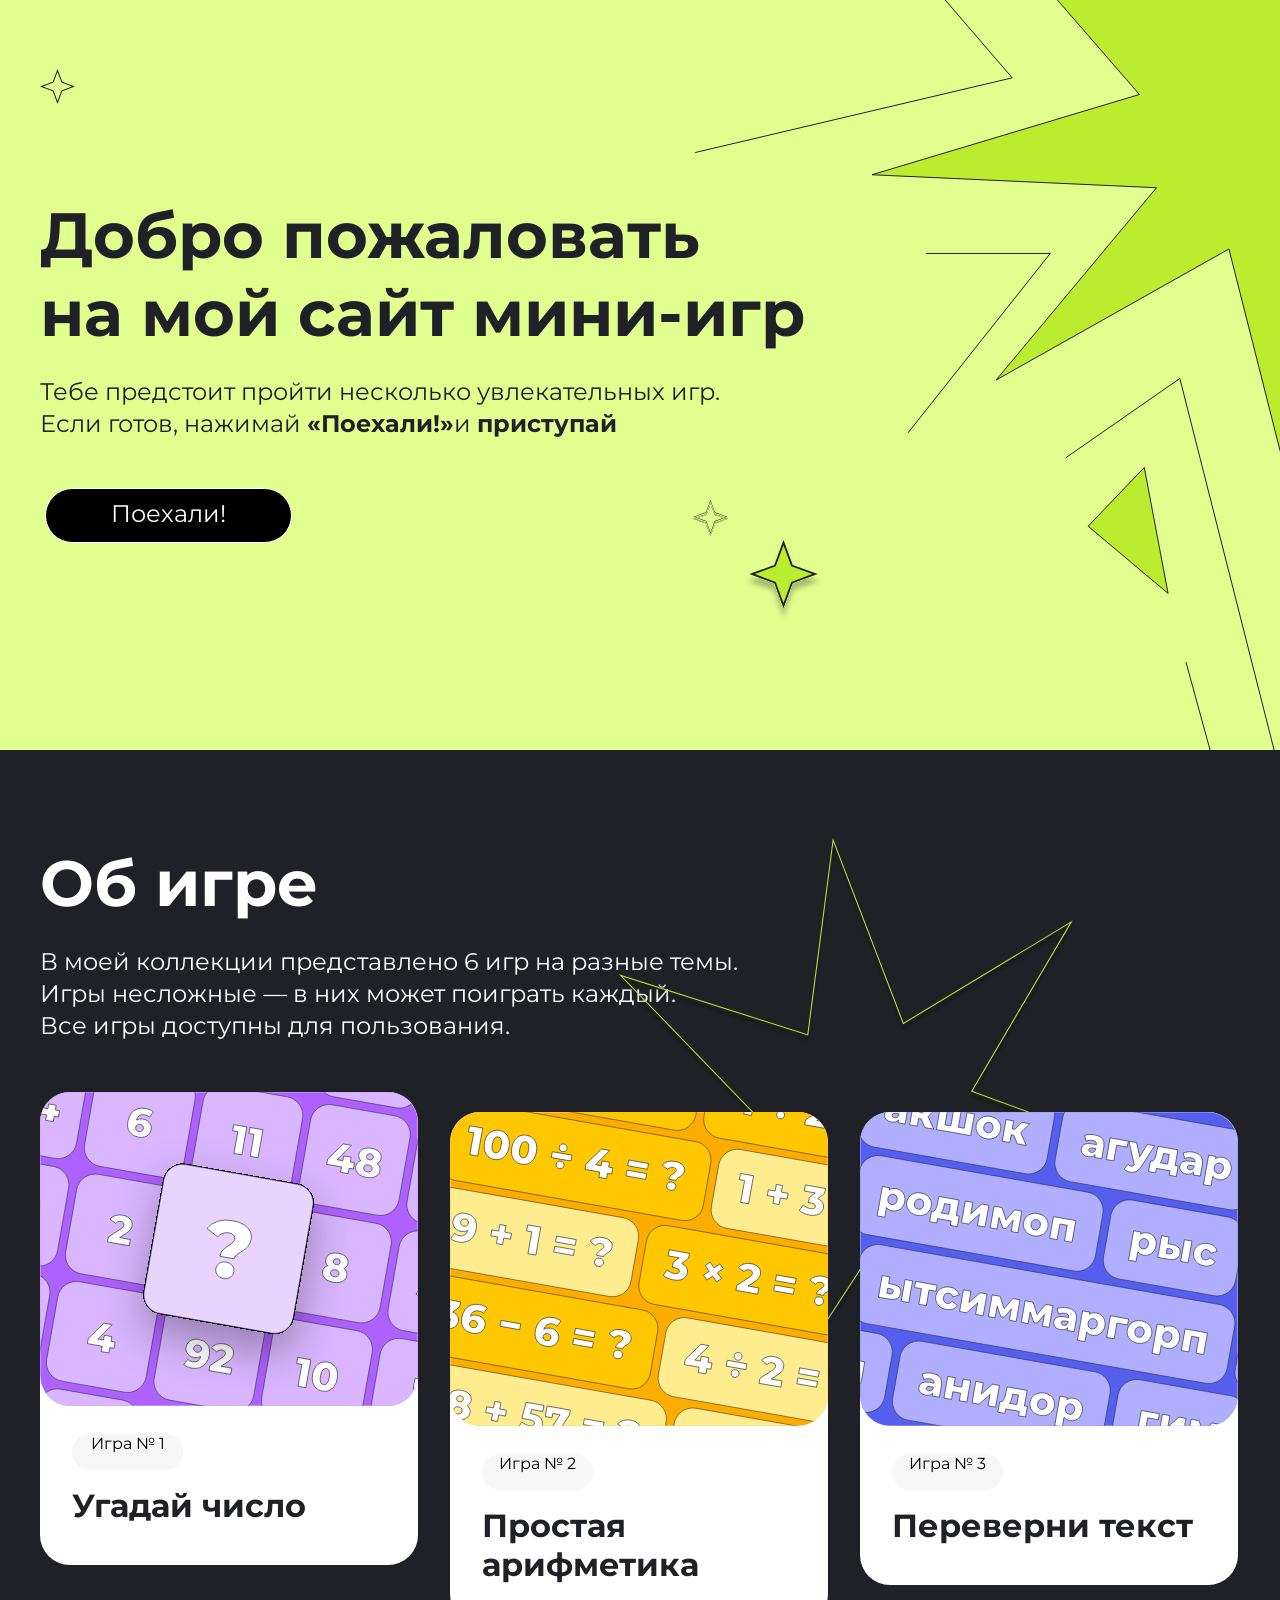
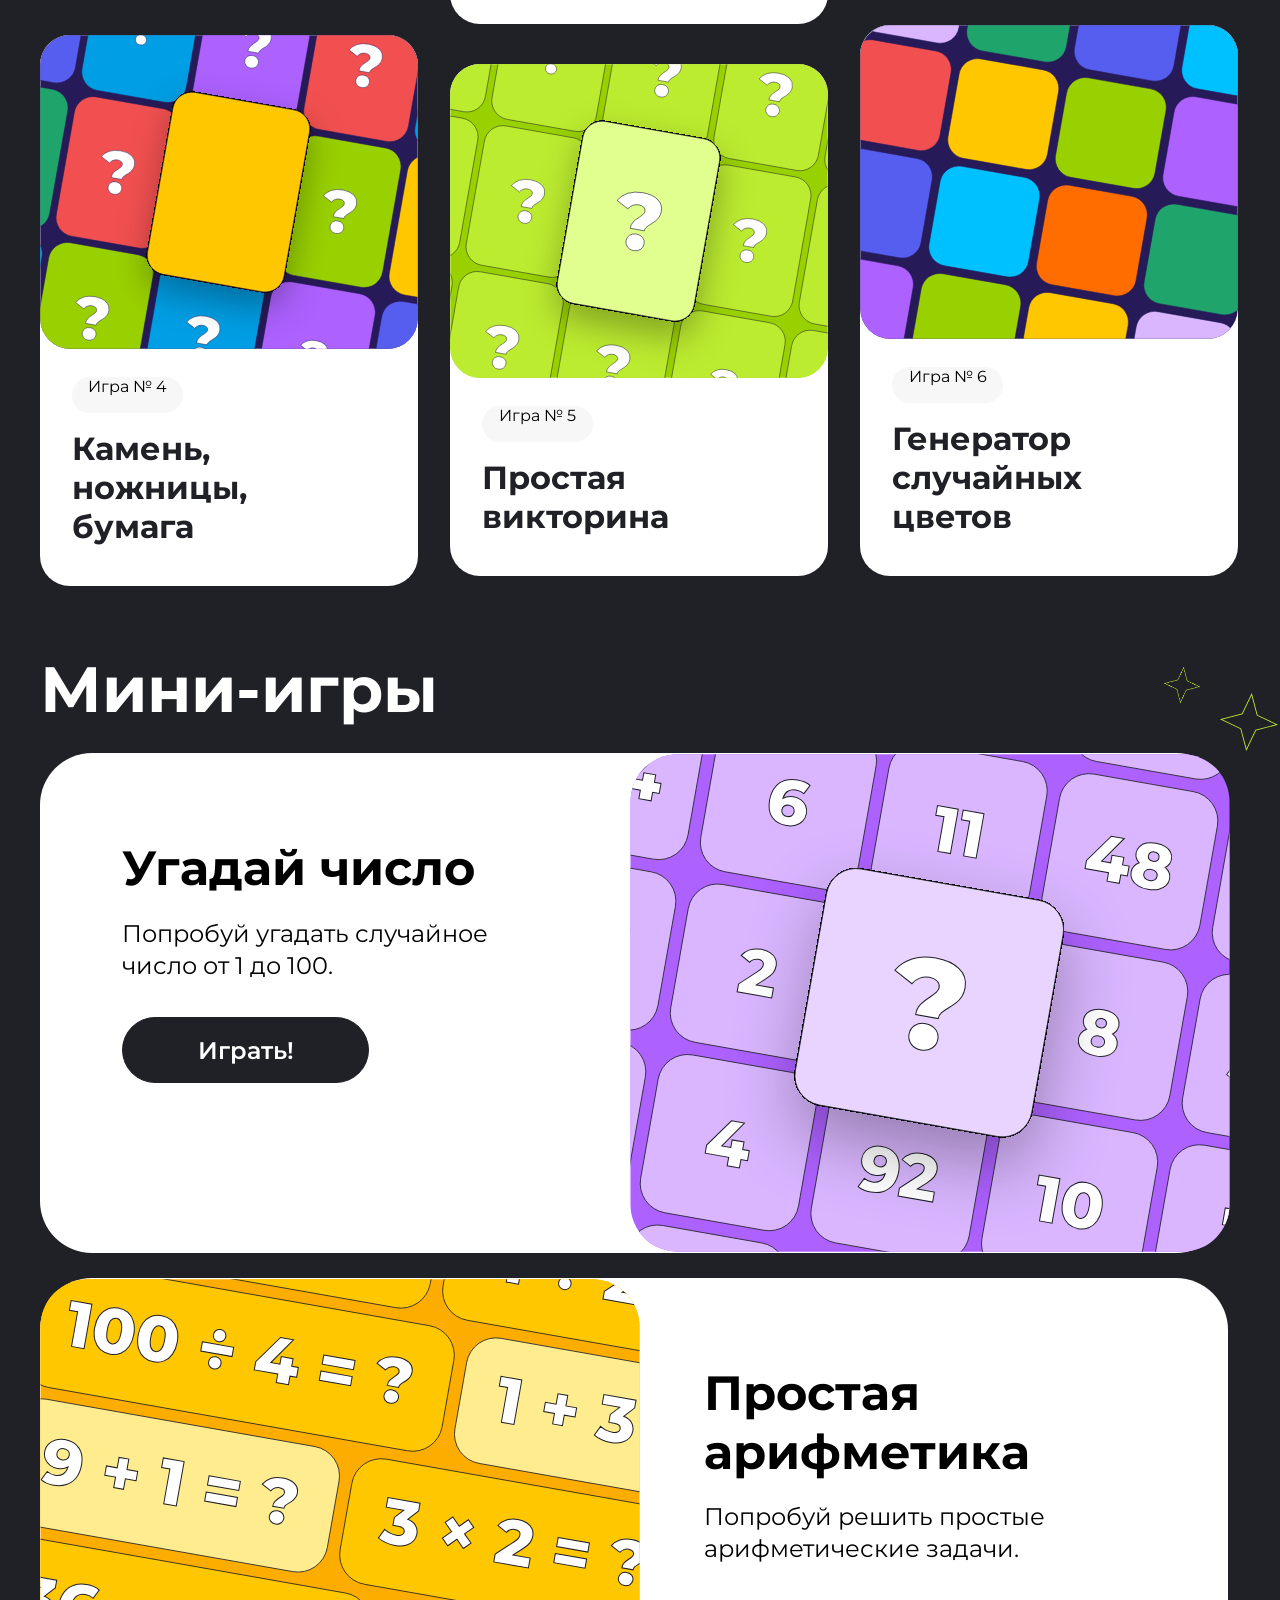
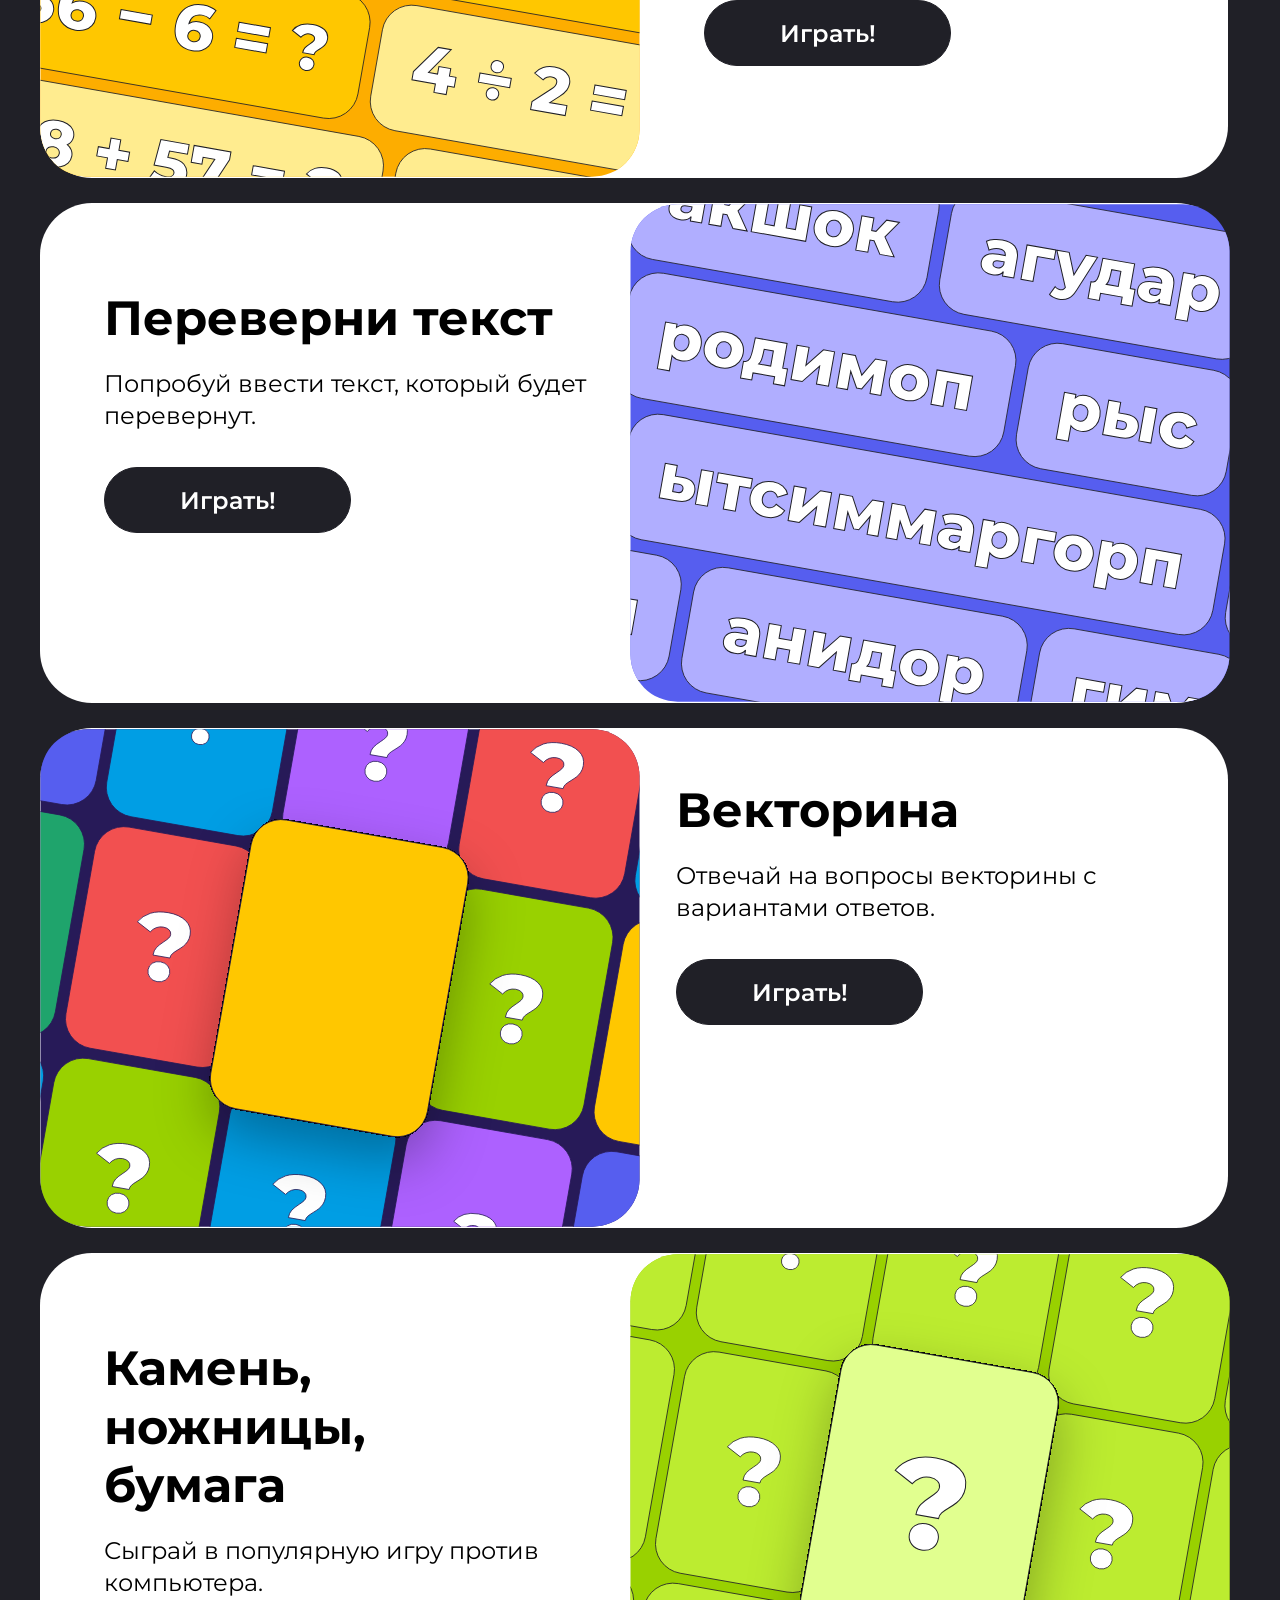
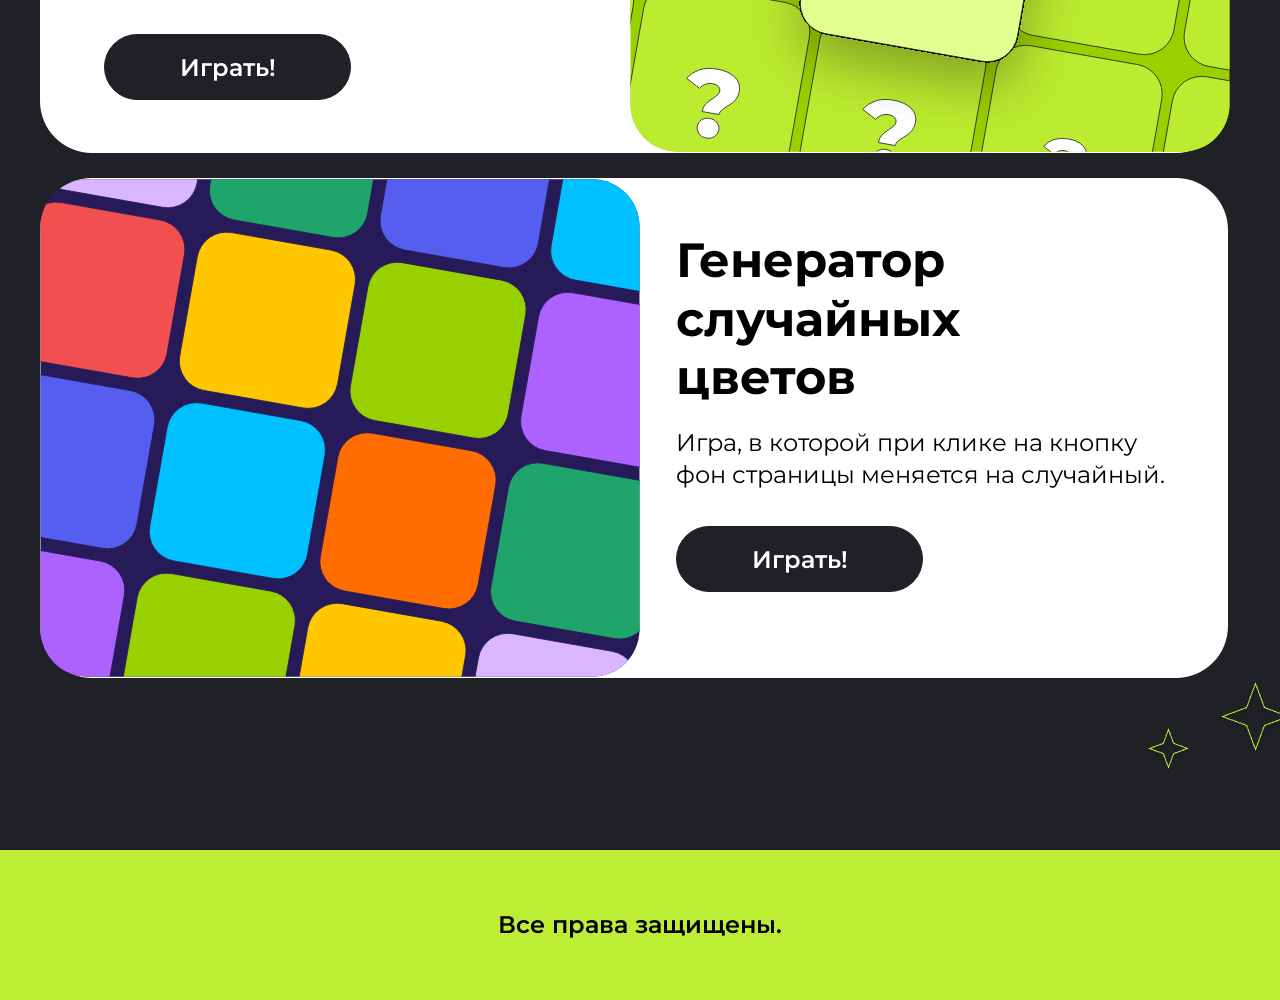
==== index.html @ 29783bb1 "hw-5" ====
<!DOCTYPE html>
<html lang="en">
<head>
    <meta charset="UTF-8">
    <meta name="viewport" content="width=device-width, initial-scale=1.0">
    <title>Git</title>
    <link href="https://fonts.googleapis.com/css2?family=Montserrat:ital,wght@0,100..900;1,100..900&family=Roboto+Mono:ital,wght@0,100..700;1,100..700&family=Roboto:ital,wght@0,100..900;1,100..900&display=swap" rel="stylesheet">
    <link rel="stylesheet" href="style.css">
</head>
<body>
    <script src="script.js"></script>
    <header class="header center">
        <a class="header-star" href="#"><img class="star__upper_left" src="img/star1.svg" alt="star2"></a>
        <a class="header-star" href="#"><img class="star__lower_left" src="img/star2.svg" alt="star2"></a>
        <h1 class="header__text_big">Добро пожаловать <br/>на мой сайт мини-игр</h1>
        <p class="header__text_little">Тебе предстоит пройти несколько увлекательных игр. <br/>Если готов, нажимай  <b>«Поехали!»</b>и <b>приступай</b> </p>
        <a class="header-button" href="#game"> Поехали!</a>
        <a class="header-star" href="#"><img class="star__upper_right" src="img/Star3.svg" alt="star2"></a>
        <a class="header-star" href="#"><img class="star__lower_right" src="img/Star4.svg" alt="star2"></a>
    </header>
        <section class="module__game center" id="game">
            <div class="module__game_cart">
            <h2 class="module__game_title" >Об игре</h2>
            <p class="modile__description_game" >В моей коллекции представлено 6 игр на разные темы.<br/> Игры несложные — в них может поиграть каждый.<br/>
                Все игры доступны для пользования.</p>
            </div>
            <img class="module__star_lower" src="img/Star11.svg" alt="star2">
            <img class="module__star_upper" src="img/Star10.svg" alt="star2">
            <img class="module__star_big" src="img/Star12.svg" alt="star2">
        <div class="cart" >
                <div class="cart__left">
                    <article class="cart__left_upper">
                        <a class="cart__drawing" href="#igra1"><img class="cart-img1" src="img/k1.svg" alt="star2" ></a>
                        <p class="cart__number">Игра № 1</p>
                        <h3 class="cart__name">Угадай число</h3>
                    </article>
                        <article class="cart__left_lower">
                        <a class="cart__drawing" href="#igra4"><img class="cart-img4" src="img/k4.svg" alt="star2"></a>
                        <p class="cart__number">Игра № 4</p>
                        <h3 class="cart__name">Камень,<br/>ножницы,<br/>бумага</h3>
                        </article>
                    </div>
                
                    <div class="cart__center">
                    <article class="cart__center_upper">
                        <a class="cart__drawing" href="#igra2"><img class="cart-img2" src="img/k2.svg" alt="star2"></a>
                        <p class="cart__number">Игра № 2</p>
                        <h3 class="cart__name">Простая арифметика</h3> 
                    </article>
                        <article class="cart__center_lower">
                        <a class="cart__drawing" href="#igra5"><img class="cart-img5" src="img/k5.svg" alt="star2"></a>
                        <p class="cart__number">Игра № 5</p>
                        <h3 class="cart__name">Простая <br/>викторина</h3>
                        </article>
                </div>
                    <div class="cart__right">
                    <article class="cart__right_upper">
                        <a class="cart__drawing" href="#igra3"><img class="cart-img3" src="img/k3.svg" alt="star2" ></a>
                        <p class="cart__number">Игра № 3</p>
                        <h3 class="cart__name">Переверни текст</h3>
                    </article>
                        <article class="cart__right_lower">
                        <a class="cart__drawing" href="#igra6"><img class="cart-img6" src="img/k6.svg" alt="star2"></a>
                        <p class="cart__number">Игра № 6</p>
                        <h3 class="cart__name">Генератор <br/> случайных<br/> цветов</h3>
                        </article>
                    </div>
                  </div>
        </section>
                 <section class="product center">
                    <h3 class="product__title">Мини-игры</h3>
                    <img class="product__star_big" src="img/star21.svg" alt="star2">
                    <img class="product__star_little" src="img/Starb2.png" alt="star2">
                    <div class="product__game">
                     <article class="product-game_number" id="igra1">
                        <a class="product__game_picture" href="#"><img class="game-img1" src="img/k1.svg" alt="star2"></a>
                        <div class="product__field_picture">
                        <h4 class="product__text_title"><b>Угадай число</b></h4>
                        <p class="product__description">Попробуй угадать случайное число от 1 до 100.</p>
                        <button onclick=" checkGuess();" class="button-play">Играть!</button>
                    </div>
                     </article>
                     <article class="product-game_arithmetic" id="igra2">
                        <a class="product__game_picture" href="#"><img class="game-img2" src="img/k2.svg" alt="star2"></a>
                        <div class="product__field_arithmetic">
                        <h4 class="product__text_title"><b>Простая арифметика</b></h4>
                        <p class="product__description">Попробуй решить простые арифметические задачи.</p>
                        <button class="button-play">Играть!</button>
                    </div>
                     </article>
                     <article class="product-game_text" id="igra3">
                        <a class="product__game_picture" href="#"><img class="game-img1" src="img/k3.svg" alt="star2"></a>
                        <div class="product__field_text">
                        <h4 class="product__text_title"><b>Переверни текст</b></h4>
                        <p class="product__description">Попробуй ввести текст, который будет перевернут.</p>
                        <button class="button-play">Играть!</button>
                    </div>
                     </article>
            
                     <article class="product-game_vectoring" id="igra5">
                        <a class="product__game_picture" href="#"><img class="game-img2" src="img/k4.svg" alt="star2"></a>
                        <div class="product__field_vectorihg">
                        <h4 class="product__text_title"><b>Векторина</b></h4>
                        <p class="product__description">Отвечай на вопросы векторины с вариантами ответов.</p>
                        <button class="button-play">Играть!</button>
                    </div>
                     </article>
            
                     <article class="product-game_stone" id="igra4">
                        <a class="product__game_picture" href="#"><img class="game-img1" src="img/k5.svg" alt="star2"></a>
                        <div class="product__field_stone">
                        <h4 class="product__text_title"><b>Камень,<br>ножницы,<br> бумага</b></h4>
                        <p class="product__description">Сыграй в популярную игру против компьютера.</p>
                        <button class="button-play">Играть!</button>
                    </div>
                     </article>
            
                     <article class="product-game_generator" id="igra6">
                        <a class="product__game_picture" href="#"><img class="game-img2" src="img/k6.svg" alt="star2"></a>
                        <div class="product__field_generator">
                        <h4 class="product__text_title"><b>Генератор<br> случайных<br> цветов</b></h4>
                        <p class="product__description">Игра, в которой при клике на кнопку фон страницы меняется на случайный.</p>
                        <button class="button-play">Играть!</button>
                    </div>
                     </article>
                    </div>
                    <img class="product__button_little" src="img/Starb3.png" alt="star2">
                    <img class="product__button_big" src="img/Starb4.png" alt="star2">
                 </section>
                     <footer class="footer">
                        <p class="footer__description">Все права защищены.</p>
                     </footer>  
    
    </body>
    </html>
---- style.css ----
* {
  margin: 0;
  padding: 0;
}

body {
  font-family: "Montserrat", sans-serif;
}

a {
  text-decoration: none;
}

.center {
  padding-left: calc(50% - 600px);
  padding-right: calc(50% - 600px);
}

.header {
  background-color: rgb(225, 255, 143);
  height: 900px;
  background-repeat: no-repeat;
  background-image: url(img/Group1.svg);
  background-position: calc(100% + 489px) calc(0% - 334px);
  block-size: 750px;
}

.header__text_big {
  color: rgb(32, 32, 39);
  font-family: Montserrat;
  font-size: 64px;
  font-weight: 700;
  line-height: 78px;
  padding-top: 196px;
}

.header__text_little {
  color: rgb(32, 32, 39);
  font-family: Montserrat;
  font-size: 24px;
  font-weight: 400;
  line-height: 32px;
  margin-top: 24px;
}

.header-button {
  background: rgb(0, 0, 0);
  text-align: center;
  border: 1px solid #fff;
  box-sizing: border-box;
  border-radius: 60px;
  margin-top: 18px;
  height: 55px;
  width: 247px;
  font-size: 16px;
  font-weight: 400;
  line-height: 50px;
  margin-left: 5px;
  font-size: 24px;
  margin-top: 48px;
  display: inline-block;
  color: #fff;
}

.header-button:hover {
  background: white;
  text-align: center;
  border: 1px solid #202027;
  color: black;
}

.star__lower_left {
  position: absolute;
  display: flex;
  margin-top: 94px;
  right: 1600px;
}

.star__upper_left {
  position: absolute;
  margin-top: 69px;
}

.star__upper_right {
  position: absolute;
  margin-left: 450px;
  margin-top: 100px;
  width: 83px;
}

.star__lower_right {
  position: absolute;
  margin-left: 400px;
  margin-top: 60px;
  width: 37px;
}

.module__game {
  background-color: rgb(32, 32, 39);
  position: relative;
  height: 1500px;
}

.module__game_title {
  color: rgb(255, 255, 255);
  font-family: Montserrat;
  font-size: 64px;
  font-weight: 700;
  line-height: 78px;
  text-align: left;
  padding-top: 94px;
}

.modile__description_game {
  color: rgb(255, 255, 255);
  font-family: Montserrat;
  font-size: 24px;
  font-weight: 400;
  line-height: 32px;
  text-align: left;
  margin-top: 24px;
}

.cart__left_lower {
  background-color: #fff;
  width: 378px;
  border-radius: 30px;
  height: 551px;
  transform: scale(1);
  transition: ls;
  margin-top: 70px;
}

.cart__left_upper {
  background-color: #fff;
  width: 378px;
  border-radius: 30px;
  height: 473px;
  transform: scale(1);
  transition: ls;
  margin-top: 10px;
}

.cart__center_upper {
  background-color: #fff;
  width: 378px;
  border-radius: 30px;
  height: 512px;
  transform: scale(1);
  transition: ls;
  margin-top: 30px;
}

.cart__center_lower {
  background-color: #fff;
  width: 378px;
  border-radius: 30px;
  transform: scale(1);
  transition: ls;
  height: 512px;
  margin-top: 40px;
}

.cart__right_upper {
  background-color: #fff;
  width: 378px;
  border-radius: 30px;
  height: 473px;
  transform: scale(1);
  transition: ls;
  margin-top: 30px;
}

.cart__right_lower {
  background-color: #fff;
  width: 378px;
  margin-top: 10px;
  border-radius: 30px;
  height: 551px;
  transform: scale(1);
  transition: ls;
  margin-top: 40px;
}

.cart__right_lower:hover {
  background-color: #fff;
  width: 378px;
  margin-top: 10px;
  border-radius: 30px;
  height: 551px;
  transform: scale(1.1);
  transition: ls;
  margin-top: 40px;
}

.cart__right_upper:hover {
  background-color: #fff;
  width: 378px;
  border-radius: 30px;
  height: 473px;
  transform: scale(1.1);
  transition: ls;
  margin-top: 30px;
}

.cart__left_upper:hover {
  background-color: #fff;
  width: 378px;
  border-radius: 30px;
  transform: scale(1.1);
  transition: ls;
}

.cart__left_lower:hover {
  background-color: #fff;
  width: 378px;
  border-radius: 30px;
  transform: scale(1.1);
  transition: ls;
}

.cart__center_upper:hover {
  background-color: #fff;
  width: 378px;
  border-radius: 30px;
  transform: scale(1.1);
  transition: ls;
}

.cart__center_lower:hover {
  background-color: #fff;
  width: 378px;
  border-radius: 30px;
  transform: scale(1.1);
  transition: ls;
  height: 512px;
}

.cart-hugev:hover {
  background-color: #fff;
  width: 378px;
  border-radius: 30px;
  transform: scale(1.1);
  transition: ls;
}

.cart__number {
  margin-left: 32px;
  margin-top: 16px;
  background: rgb(247, 247, 247);
  width: 111px;
  height: 36px;
  border-radius: 52.58px;
  font-family: Montserrat;
  text-align: center;
}

.cart__drawing {
  border-radius: 52.58px;
  color: rgb(32, 32, 39);
  font-size: 16px;
  font-weight: 500;
  line-height: 35px;
  width: 108px;
  height: 36px;
  margin-top: 8px;
  text-align: center;
}

.cart__name {
  color: rgb(32, 32, 39);
  font-family: Montserrat;
  font-size: 32px;
  font-weight: 700;
  line-height: 39px;
  letter-spacing: 0px;
  text-align: left;
  margin-left: 32px;
  margin-top: 16px;
  margin-bottom: 20px;
}

.cart {
  margin-top: 40px;
  display: flex;
  gap: 32px;
}

.module__star_big {
  position: absolute;
  transform: scale(1);
  transition: ls;
  right: 118px;
  top: 88px;
}

.module__star_upper {
  position: absolute;
  width: 32px;
  right: 1650px;
  top: 750px;
}

.module__star_lower {
  top: 800px;
  position: absolute;
  width: 55px;
  right: 1600px;
}

.product__title {
  font-family: Montserrat;
  font-size: 64px;
  font-weight: 700;
  line-height: 78.02px;
  text-align: left;
  color: rgb(255, 255, 255);
}

.button-play {
  width: 247px;
  height: 66px;
  padding: 16px 28px 16px 28px;
  border-radius: 60px 60px 60px 60px;
  background-color: #202027;
  border-color: #202027;
  color: #fff;
  font-family: Montserrat;
  font-size: 24px;
  font-weight: 600;
  line-height: 34.01px;
  text-align: center;
  border: 1px solid rgb(32, 32, 39);
  margin-top: 25px;
}

.button-play:hover {
  background-color: #fff;
  color: #202027;
  font-family: Montserrat;
}

.product__game_picture {
  border-radius: 30px 30px 30px 30px;
}

.product-game_number {
  background: rgb(255, 255, 255);
  width: 1188px;
  height: 500px;
  border-radius: 52px;
  margin-top: 25px;
}

.product-game_arithmetic {
  background: rgb(255, 255, 255);
  width: 1188px;
  height: 500px;
  border-radius: 52px;
  margin-top: 25px;
}

.product-game_text {
  background: rgb(255, 255, 255);
  width: 1188px;
  height: 500px;
  border-radius: 52px;
  margin-top: 25px;
}

.product-game_vectoring {
  background: rgb(255, 255, 255);
  width: 1188px;
  height: 500px;
  border-radius: 52px;
  margin-top: 25px;
}

.product-game_stone {
  background: rgb(255, 255, 255);
  width: 1188px;
  height: 500px;
  border-radius: 52px;
  margin-top: 25px;
}

.product-game_generator {
  background: rgb(255, 255, 255);
  width: 1188px;
  height: 500px;
  border-radius: 52px;
  margin-top: 25px;
}

.game-img1 {
  margin-left: 590px;
  width: 600px;
  height: 500px;
}

.game-img2 {
  margin-left: 0px;
  width: 600px;
  height: 500px;
}

.product {
  height: 3400px;
  background-color: rgb(32, 32, 39);
  position: relative;
}

.product__field_picture {
  margin-top: -418px;
  width: 399px;
  height: 228px;
  margin-left: 82px;
}

.product__field_arithmetic {
  margin-top: -418px;
  width: 544px;
  height: 295px;
  margin-left: 664px;
}

.product__field_text {
  margin-top: -418px;
  width: 493px;
  height: 344px;
  margin-left: 64px;
}

.product__field_vectorihg {
  margin-top: -451px;
  width: 515px;
  height: 344px;
  margin-left: 636px;
}

.product__field_stone {
  margin-top: -418px;
  width: 493px;
  height: 344px;
  margin-left: 64px;
}

.product__field_generator {
  margin-top: -451px;
  width: 515px;
  height: 344px;
  margin-left: 636px;
}

.product__text_title {
  margin-bottom: 20px;
  font-family: Montserrat;
  font-size: 48px;
  font-weight: 700;
  line-height: 58.51px;
  text-align: left;
}

.product__description {
  font-family: Montserrat;
  font-size: 24px;
  font-weight: 400;
  line-height: 32px;
  text-align: left;
  margin-bottom: 10px;
}

.rules {
  width: 1919px;
  height: 150px;
  top: 5770px;
  background-color: #BCEC30;
}

.protection {
  font-family: Montserrat;
  font-size: 24px;
  font-weight: 600;
  line-height: 29.26px;
  text-align: center;
  padding-top: 60px;
  color: black;
}

.product__star_big {
  position: absolute;
  margin-left: 1180px;
  margin-top: -35px;
  width: 58px;
}

.product__star_little {
  position: absolute;
  margin-left: 1124px;
  margin-top: -61px;
  width: 36px;
}

.product__button_little {
  position: absolute;
  margin-left: 1104px;
  margin-top: 50px;
}

.product__button_big {
  position: absolute;
  margin-left: 1177px;
  margin-top: 4px;
}

.footer {
  background-color: #BDED35;
  height: 150px;
}

.footer__description {
  color: rgb(0, 0, 0);
  font-family: Montserrat;
  font-size: 24px;
  font-weight: 600;
  line-height: 29px;
  letter-spacing: 0px;
  text-align: center;
  padding-top: 60px;
}

@media (max-width: 1024px) {
  .center {
    padding-left: calc(50% - 393px);
    padding-right: calc(50% - 393px);
  }
}
@media (max-width: 1024px) and (min-width: 768px) and (max-width: 833px) {
  .center {
    padding-left: 24px;
    padding-right: 24px;
  }
}
@media (max-width: 1024px) {
  .multi-bg-example {
    background-image: url(img/Vector1.svg);
    background-color: rgb(225, 255, 143);
    background-repeat: no-repeat;
    background-position: calc(90% + 150px) calc(2% - 110px);
  }
  .text1 {
    color: rgb(32, 32, 39);
    font-family: Montserrat;
    font-size: 45px;
    font-weight: 700;
    line-height: 48px;
    padding-top: 196px;
    text-align: center;
  }
  .block {
    color: rgb(32, 32, 39);
    font-family: Montserrat;
    font-size: 24px;
    font-weight: 400;
    line-height: 32px;
    margin-top: 24px;
    text-align: center;
  }
  .button2 {
    position: absolute;
    font-family: Montserrat;
    background: rgb(0, 0, 0);
    text-align: center;
    border: 1px solid #fff;
    box-sizing: border-box;
    border-radius: 60px;
    margin-top: 18px;
    height: 55px;
    width: 247px;
    font-size: 16px;
    font-weight: 400;
    line-height: 50px;
    margin-left: 5px;
    font-family: Montserrat;
    font-size: 24px;
    margin-left: 32px;
    margin-top: 48px;
    display: inline-block;
    color: #fff;
    right: 260px;
  }
  .button2:hover {
    background: white;
    text-align: center;
    border: 1px solid #202027;
    color: black;
  }
  .star-sirius {
    position: absolute;
    width: 21px;
    height: 21px;
    right: 560px;
  }
  .star-polaris {
    position: absolute;
    width: 35px;
    height: 35px;
    right: 620px;
    margin-left: 0px;
  }
  .star-antares {
    position: absolute;
    width: 39px;
    height: 41px;
    right: 100px;
    margin-top: 175px;
  }
  .star-arcturus {
    position: absolute;
    width: 18px;
    height: 18px;
    right: 190px;
    margin-top: 150px;
  }
  .star-rigel {
    display: none;
  }
}
@media (max-width: 756px) {
  .center {
    padding-left: 16px;
    padding-right: 16px;
  }
  .header-button {
    position: static;
    background: rgb(0, 0, 0);
    text-align: center;
    border: 1px solid #fff;
    box-sizing: border-box;
    border-radius: 60px;
    margin-top: 18px;
    height: 55px;
    width: 247px;
    font-size: 16px;
    font-weight: 400;
    line-height: 50px;
    margin-left: 5px;
    font-size: 24px;
    margin-left: 52px;
    margin-top: 48px;
    display: inline-block;
    color: #fff;
    right: 90px;
  }
  .header-button:hover {
    position: static;
    background: rgb(248, 245, 245);
    text-align: center;
    border: 1px solid #080808;
    box-sizing: border-box;
    border-radius: 60px;
    margin-top: 18px;
    height: 55px;
    width: 247px;
    font-size: 16px;
    font-weight: 400;
    line-height: 50px;
    margin-left: 5px;
    font-size: 24px;
    margin-left: 52px;
    margin-top: 48px;
    display: inline-block;
    color: #0f0f0f;
    right: 90px;
  }
  .header {
    background-image: url(img/Vector1.svg);
    background-color: rgb(225, 255, 143);
    background-repeat: no-repeat;
    background-position: calc(90% + 120px) calc(2% - 110px);
  }
  .header__text_big {
    color: rgb(32, 32, 39);
    font-family: Montserrat;
    font-size: 40px;
    line-height: 49px;
    text-align: center;
  }
  .header__text_little {
    color: rgb(32, 32, 39);
    font-family: Montserrat;
    font-size: 16px;
    font-weight: 400;
    line-height: 20px;
    letter-spacing: 0px;
    text-align: center;
  }
  .multi-button:hover {
    background: white;
    text-align: center;
    border: 1px solid #202027;
    color: black;
  }
  .star__upper_left {
    position: absolute;
    width: 21px;
    height: 21px;
    right: 260px;
  }
  .star__lower_left {
    position: absolute;
    width: 35px;
    height: 35px;
    right: 620px;
    margin-left: 0px;
    margin-right: -300px;
  }
  .star__upper_right {
    position: absolute;
    width: 18px;
    height: 18px;
    margin-left: 280px;
    margin-top: 150px;
  }
  .star__lower_right {
    position: absolute;
    width: 39px;
    height: 41px;
    margin-left: 310px;
    margin-top: 175px;
  }
  .product__title {
    color: rgb(255, 255, 255);
    font-family: Montserrat;
    font-size: 40px;
    line-height: 49px;
    letter-spacing: 0px;
    text-align: left;
    padding-top: 50px;
  }
  .module__game {
    display: none;
  }
  .product {
    height: 3700px;
  }
  .product__game {
    display: flex;
    flex-direction: column;
    align-items: center;
  }
  .product-game_number {
    background-color: #fff;
    width: 342px;
    margin-top: 36px;
    border-radius: 28px;
    height: 510px;
  }
  .product-game_arithmetic {
    background-color: #fff;
    width: 342px;
    margin-top: 36px;
    border-radius: 28px;
    height: 560px;
  }
  .game-img1 {
    margin-left: -1px;
    width: 343px;
    height: 283px;
  }
  .product-game_text {
    background-color: #fff;
    width: 342px;
    margin-top: 36px;
    border-radius: 28px;
    height: 520px;
  }
  .product-game_vectoring {
    background-color: #fff;
    width: 342px;
    margin-top: 36px;
    border-radius: 28px;
    height: 530px;
  }
  .product-game_stone {
    background-color: #fff;
    width: 342px;
    margin-top: 36px;
    border-radius: 28px;
    height: 570px;
  }
  .product-game_generator {
    background-color: #fff;
    width: 342px;
    margin-top: 36px;
    border-radius: 28px;
    height: 600px;
  }
  .product__field_picture {
    margin-left: 40px;
    margin-top: 0;
    width: 284px;
    height: 182px;
  }
  .product-game_arithmetic {
    background-color: #fff;
    width: 342px;
    margin-top: 36px;
    border-radius: 28px;
    height: 560px;
  }
  .product-game_picture {
    margin-left: -1px;
    width: 343px;
    height: 283px;
  }
  .game-img2 {
    margin-left: -1px;
    width: 343px;
    height: 283px;
  }
  .product__field_arithmetic {
    margin-left: 40px;
    margin-top: 0px;
    width: 284px;
    height: 182px;
  }
  .product__field_text {
    margin-left: 40px;
    margin-top: 0px;
    width: 284px;
    height: 182px;
  }
  .product__field_vectorihg {
    margin-left: 40px;
    margin-top: 0px;
    width: 284px;
    height: 182px;
  }
  .product__field_stone {
    margin-left: 40px;
    margin-top: 0px;
    width: 284px;
    height: 182px;
  }
  .product__field_generator {
    margin-left: 40px;
    margin-top: 0px;
    width: 284px;
    height: 182px;
  }
  .product__text_title {
    color: rgb(32, 32, 39);
    font-family: Montserrat;
    font-size: 32px;
    font-weight: 700;
    line-height: 39px;
    letter-spacing: 0px;
    text-align: left;
    margin-bottom: 10px;
    width: 284px;
  }
  .product__description {
    color: rgb(0, 0, 0);
    font-family: Montserrat;
    font-size: 16px;
    font-weight: 400;
    line-height: 20px;
    letter-spacing: 0px;
    text-align: left;
    width: 275px;
  }
  .product__button_big {
    display: none;
  }
  .product__star_big {
    display: none;
  }
  .product__star_little {
    display: none;
  }
  .product__button_little {
    display: none;
  }
  .star__upper_right {
    position: absolute;
    width: 18px;
    height: 18px;
    right: 100px;
  }
  .star__lower_right {
    position: absolute;
    width: 39px;
    height: 41px;
    right: 50px;
  }
  .button-play {
    width: 285px;
    height: 55px;
    padding: 16px 28px 16px 28px;
    border-radius: 60px 60px 60px 60px;
    background-color: #202027;
    border-color: #202027;
    font-family: Montserrat;
    line-height: 34.01px;
    text-align: center;
    border: 1px solid rgb(32, 32, 39);
    color: rgb(255, 255, 255);
    font-family: Montserrat;
    font-size: 16px;
    font-weight: 600;
    line-height: 141.69%;
    text-align: center;
  }
  .footer__description {
    position: absolute;
    height: 20px;
    left: 93px;
  }
}/*# sourceMappingURL=style.css.map */
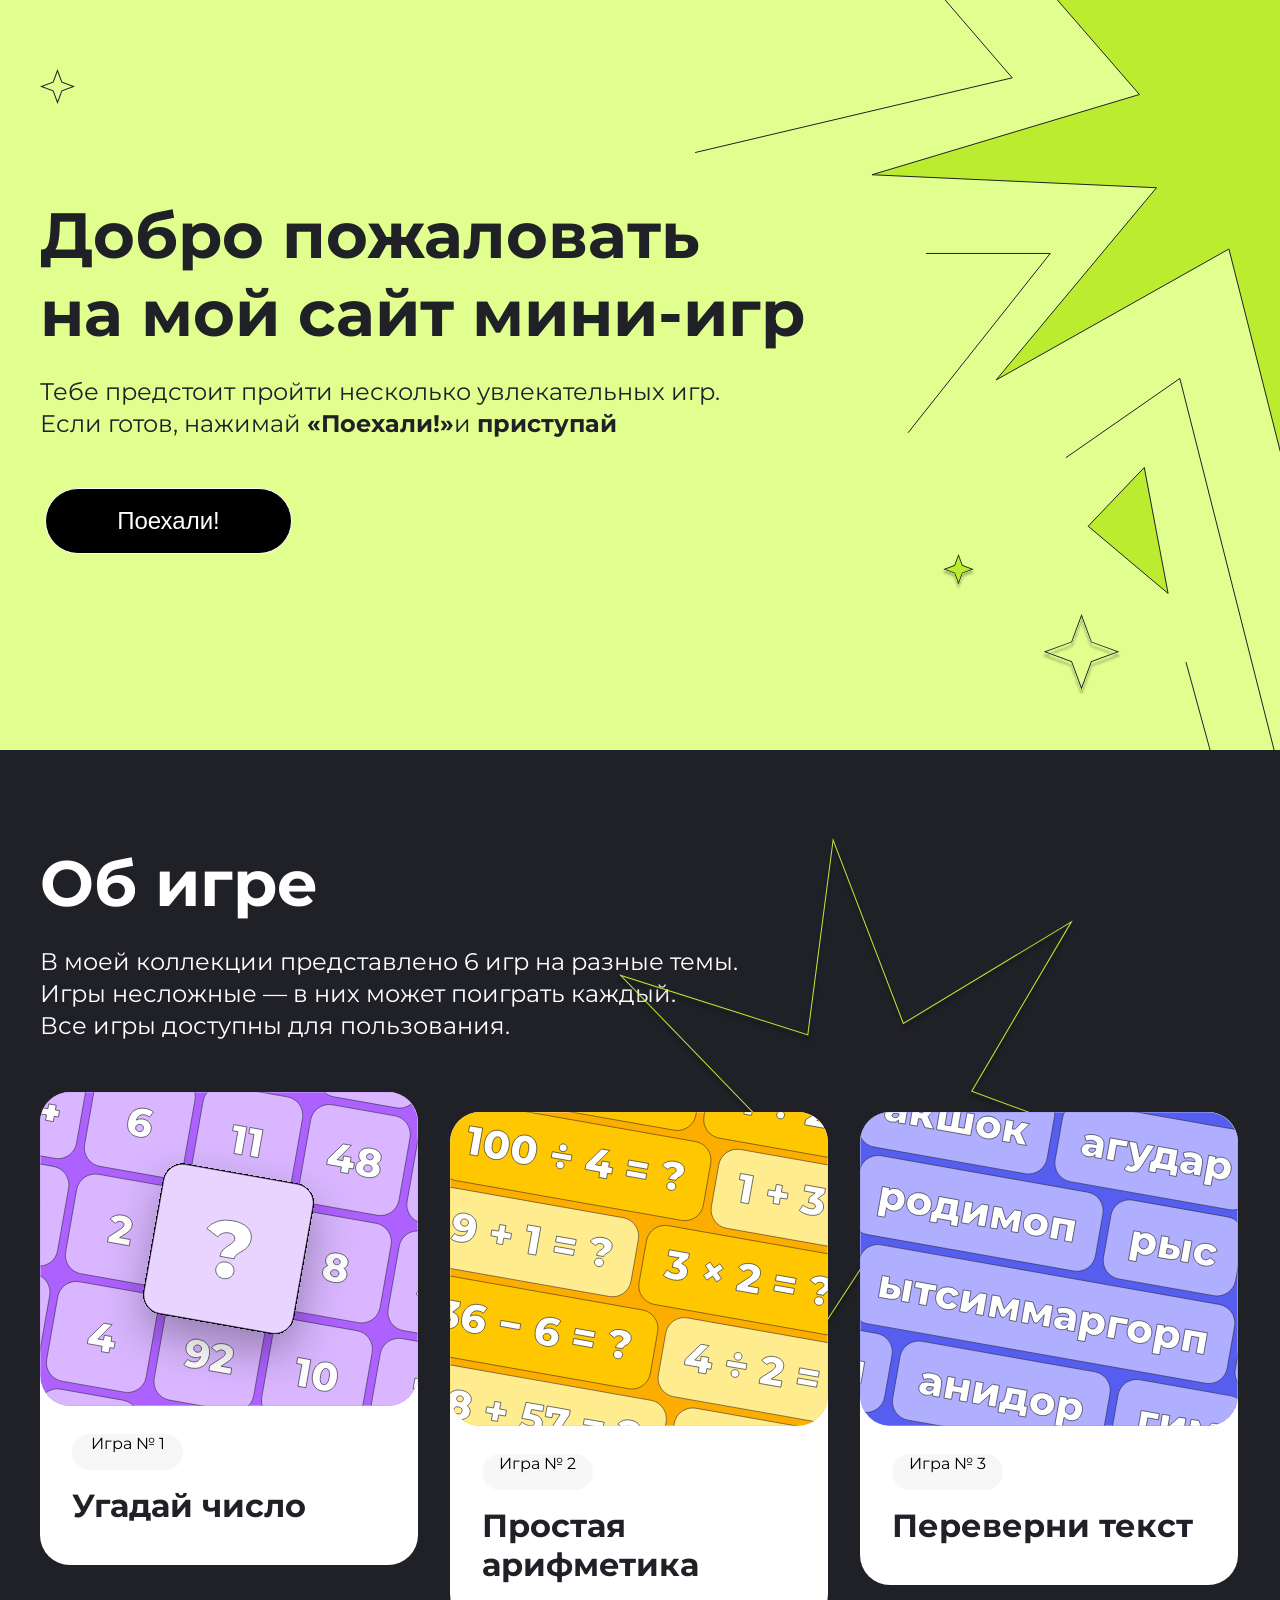
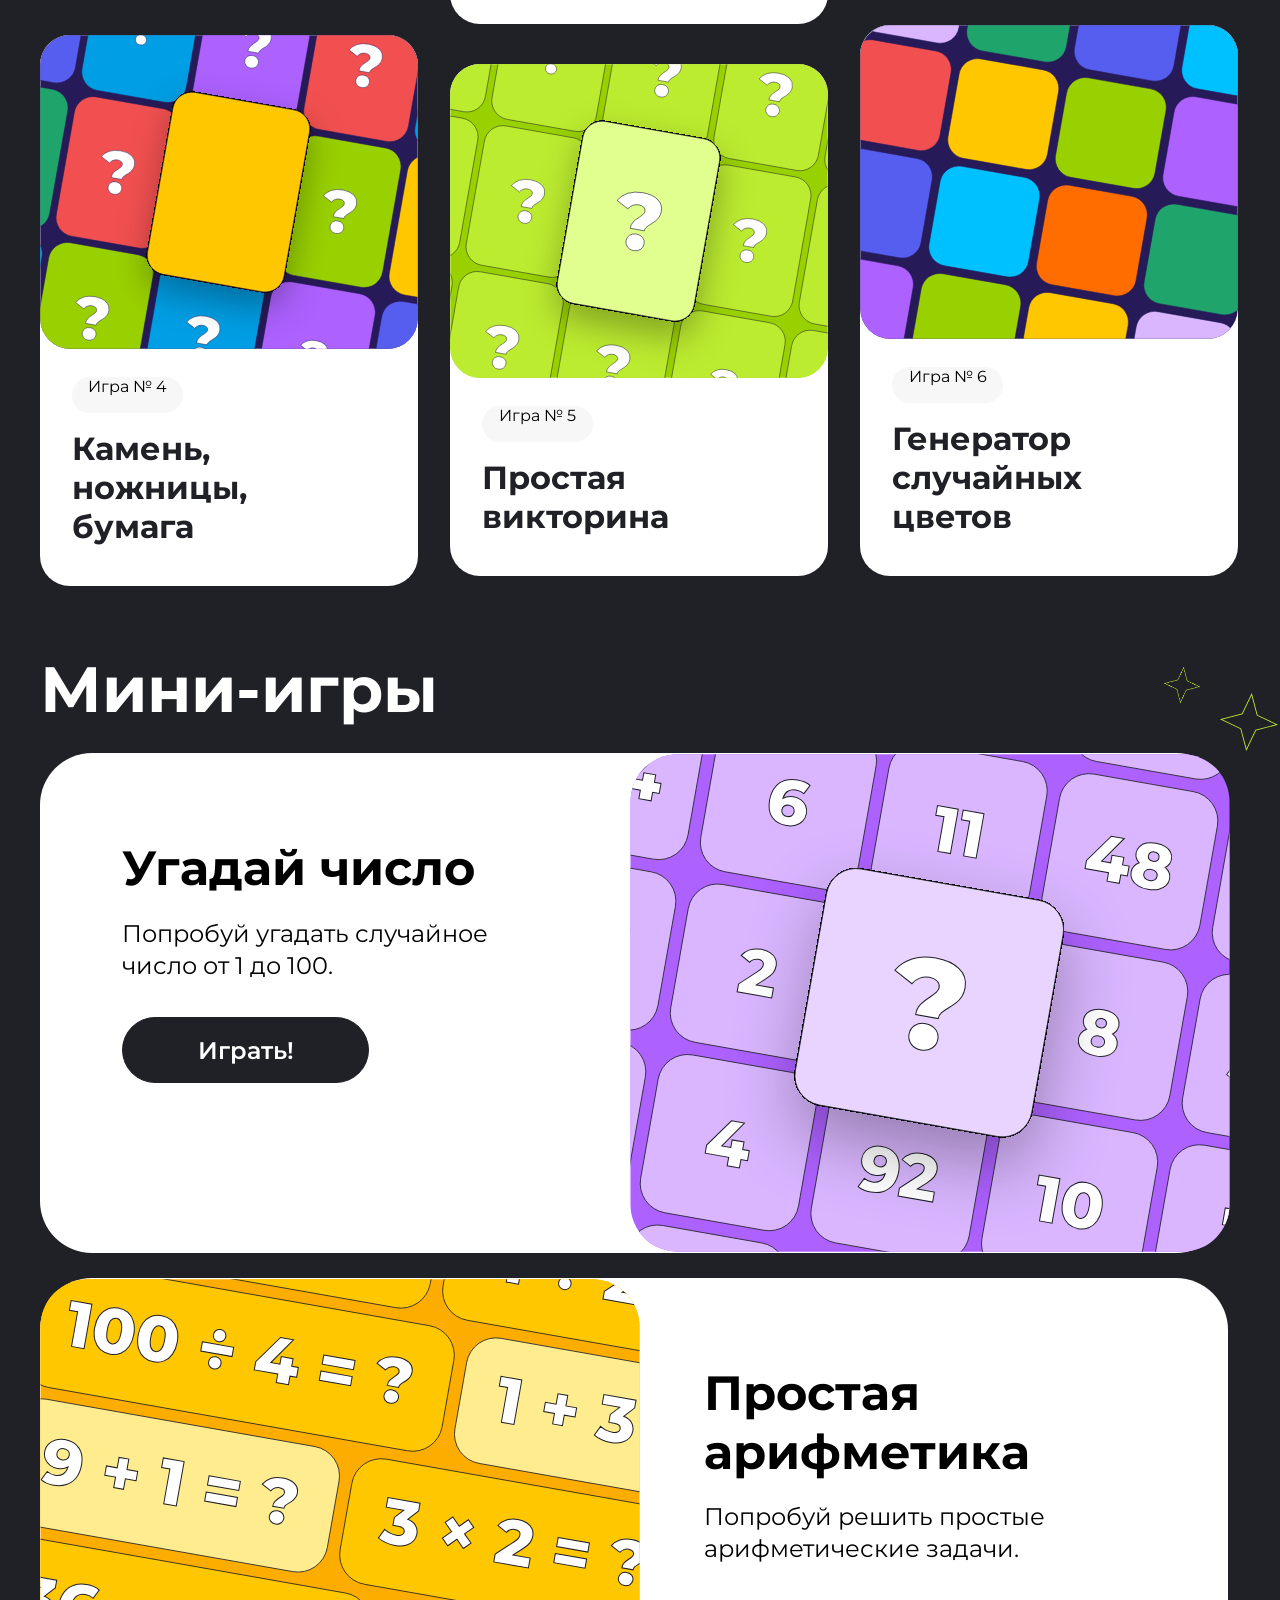
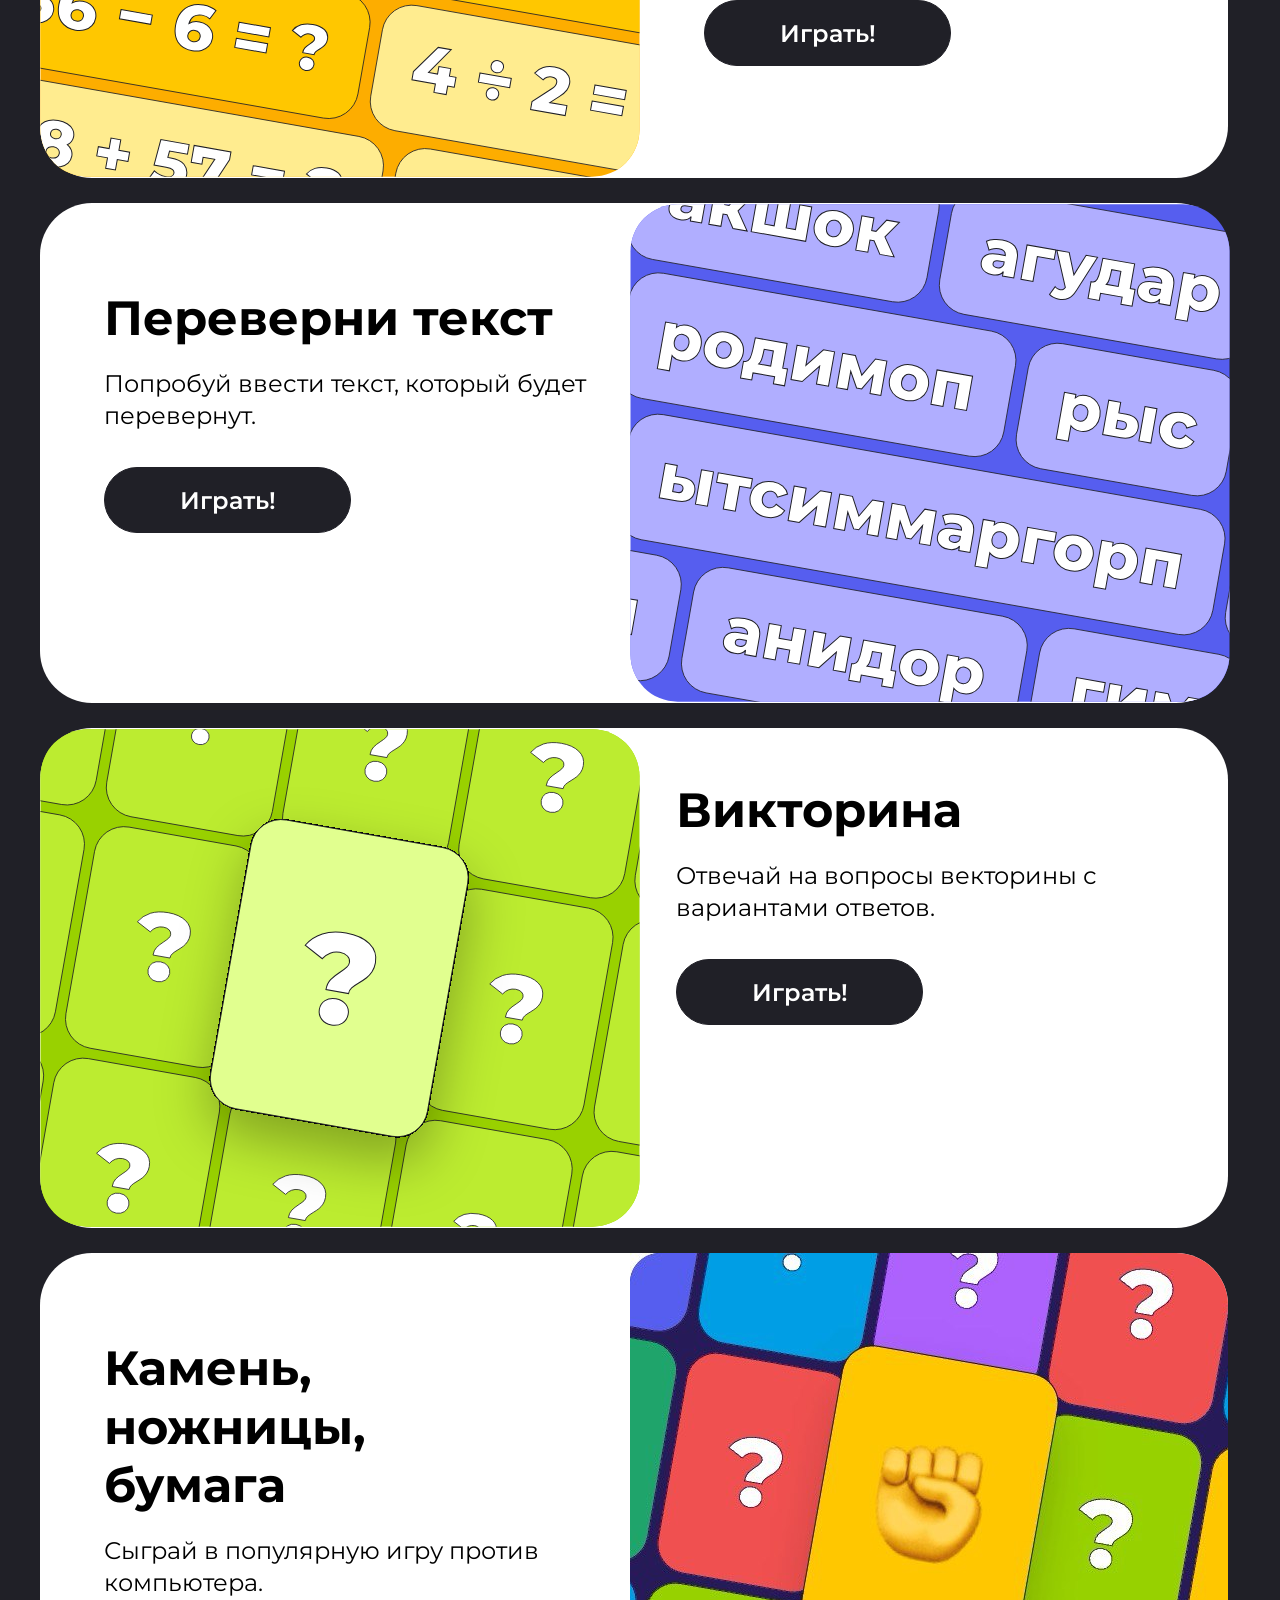
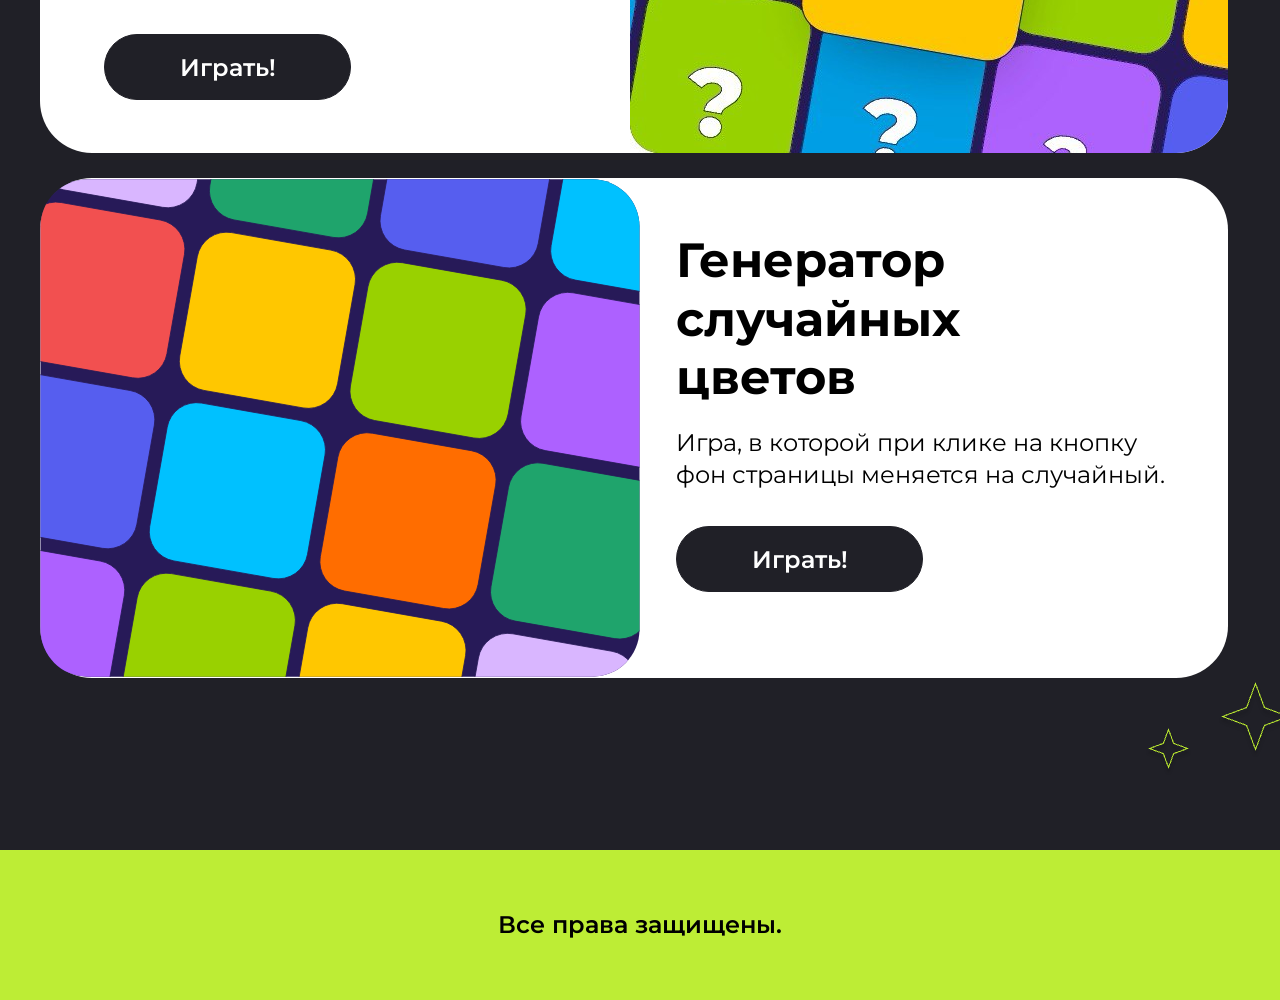
==== commit 70916f2f: "hw-5-1" ====
--- a/index.html
+++ b/index.html
@@ -10,13 +10,15 @@
 <body>
     <script src="script.js"></script>
     <header class="header center">
-        <a class="header-star" href="#"><img class="star__upper_left" src="img/star1.svg" alt="star2"></a>
-        <a class="header-star" href="#"><img class="star__lower_left" src="img/star2.svg" alt="star2"></a>
+        <a class="header-star"><img class="star__upper_left" src="img/star1.svg" alt="star2"></a>
+        <a class="header-star"><img class="star__lower_left" src="img/star2.svg" alt="star2"></a>
         <h1 class="header__text_big">Добро пожаловать <br/>на мой сайт мини-игр</h1>
         <p class="header__text_little">Тебе предстоит пройти несколько увлекательных игр. <br/>Если готов, нажимай  <b>«Поехали!»</b>и <b>приступай</b> </p>
-        <a class="header-button" href="#game"> Поехали!</a>
-        <a class="header-star" href="#"><img class="star__upper_right" src="img/Star3.svg" alt="star2"></a>
-        <a class="header-star" href="#"><img class="star__lower_right" src="img/Star4.svg" alt="star2"></a>
+        <a href="#game"> 
+        <button  style="display: table; height: 66px;" class="header-button" > Поехали! </button>
+        </a>
+        <a class="header-star" ><img class="star__upper_right" src="img/Star3.svg" alt="star2"></a>
+        <a class="header-star" ><img class="star__lower_right" src="img/Star4.svg" alt="star2"></a>
     </header>
         <section class="module__game center" id="game">
             <div class="module__game_cart">
@@ -30,16 +32,18 @@
         <div class="cart" >
                 <div class="cart__left">
                     <article class="cart__left_upper">
-                        <a class="cart__drawing" href="#igra1"><img class="cart-img1" src="img/k1.svg" alt="star2" ></a>
+                        <a class="cart__drawing" href="#igra1" > <img class="cart-img1"  src="img/k1.svg" alt="star2" ></a>
                         <p class="cart__number">Игра № 1</p>
                         <h3 class="cart__name">Угадай число</h3>
                     </article>
+                    
                         <article class="cart__left_lower">
-                        <a class="cart__drawing" href="#igra4"><img class="cart-img4" src="img/k4.svg" alt="star2"></a>
+                        <a class="cart__drawing" href="#igra4"><img class="cart-img4" src="img/k4.svg" alt="star2"> </a>
                         <p class="cart__number">Игра № 4</p>
                         <h3 class="cart__name">Камень,<br/>ножницы,<br/>бумага</h3>
-                        </article>
+                        </article> 
                     </div>
+                    
                 
                     <div class="cart__center">
                     <article class="cart__center_upper">
@@ -98,16 +102,16 @@
                      </article>
             
                      <article class="product-game_vectoring" id="igra5">
-                        <a class="product__game_picture" href="#"><img class="game-img2" src="img/k4.svg" alt="star2"></a>
+                        <a class="product__game_picture" href="#"><img class="game-img2" src="img/k5.svg" alt="star2"></a>
                         <div class="product__field_vectorihg">
-                        <h4 class="product__text_title"><b>Векторина</b></h4>
+                        <h4 class="product__text_title"><b>Викторина</b></h4>
                         <p class="product__description">Отвечай на вопросы векторины с вариантами ответов.</p>
                         <button class="button-play">Играть!</button>
                     </div>
                      </article>
             
                      <article class="product-game_stone" id="igra4">
-                        <a class="product__game_picture" href="#"><img class="game-img1" src="img/k5.svg" alt="star2"></a>
+                        <a class="product__game_picture" href="#"><img class="game-img1" src="img/k5.jpg" alt="star2"></a>
                         <div class="product__field_stone">
                         <h4 class="product__text_title"><b>Камень,<br>ножницы,<br> бумага</b></h4>
                         <p class="product__description">Сыграй в популярную игру против компьютера.</p>
--- a/style.css
+++ b/style.css
@@ -83,16 +83,15 @@
 
 .star__upper_right {
   position: absolute;
-  margin-left: 450px;
-  margin-top: 100px;
+  margin-left: 900px;
+  width: 37px;
+}
+
+.star__lower_right {
+  position: absolute;
+  margin-left: 1000px;
+  margin-top: 60px;
   width: 83px;
-}
-
-.star__lower_right {
-  position: absolute;
-  margin-left: 400px;
-  margin-top: 60px;
-  width: 37px;
 }
 
 .module__game {
@@ -382,6 +381,7 @@
   height: 500px;
   border-radius: 52px;
   margin-top: 25px;
+  overflow: hidden;
 }
 
 .product-game_generator {
@@ -751,17 +751,17 @@
   }
   .product-game_number {
     background-color: #fff;
-    width: 342px;
+    width: 343px;
     margin-top: 36px;
     border-radius: 28px;
-    height: 510px;
+    height: 551px;
   }
   .product-game_arithmetic {
     background-color: #fff;
-    width: 342px;
+    width: 343px;
     margin-top: 36px;
     border-radius: 28px;
-    height: 560px;
+    height: 561px;
   }
   .game-img1 {
     margin-left: -1px;
@@ -770,44 +770,44 @@
   }
   .product-game_text {
     background-color: #fff;
-    width: 342px;
+    width: 343px;
     margin-top: 36px;
     border-radius: 28px;
     height: 520px;
   }
   .product-game_vectoring {
     background-color: #fff;
-    width: 342px;
+    width: 343px;
     margin-top: 36px;
     border-radius: 28px;
-    height: 530px;
+    height: 566px;
   }
   .product-game_stone {
     background-color: #fff;
-    width: 342px;
+    width: 343px;
     margin-top: 36px;
     border-radius: 28px;
-    height: 570px;
+    height: 528px;
   }
   .product-game_generator {
     background-color: #fff;
-    width: 342px;
+    width: 343px;
     margin-top: 36px;
     border-radius: 28px;
-    height: 600px;
+    height: 606px;
   }
   .product__field_picture {
     margin-left: 40px;
-    margin-top: 0;
+    margin-top: 25px;
     width: 284px;
     height: 182px;
   }
   .product-game_arithmetic {
     background-color: #fff;
-    width: 342px;
+    width: 343px;
     margin-top: 36px;
     border-radius: 28px;
-    height: 560px;
+    height: 626px;
   }
   .product-game_picture {
     margin-left: -1px;
@@ -911,6 +911,7 @@
     font-weight: 600;
     line-height: 141.69%;
     text-align: center;
+    margin-left: -15px;
   }
   .footer__description {
     position: absolute;
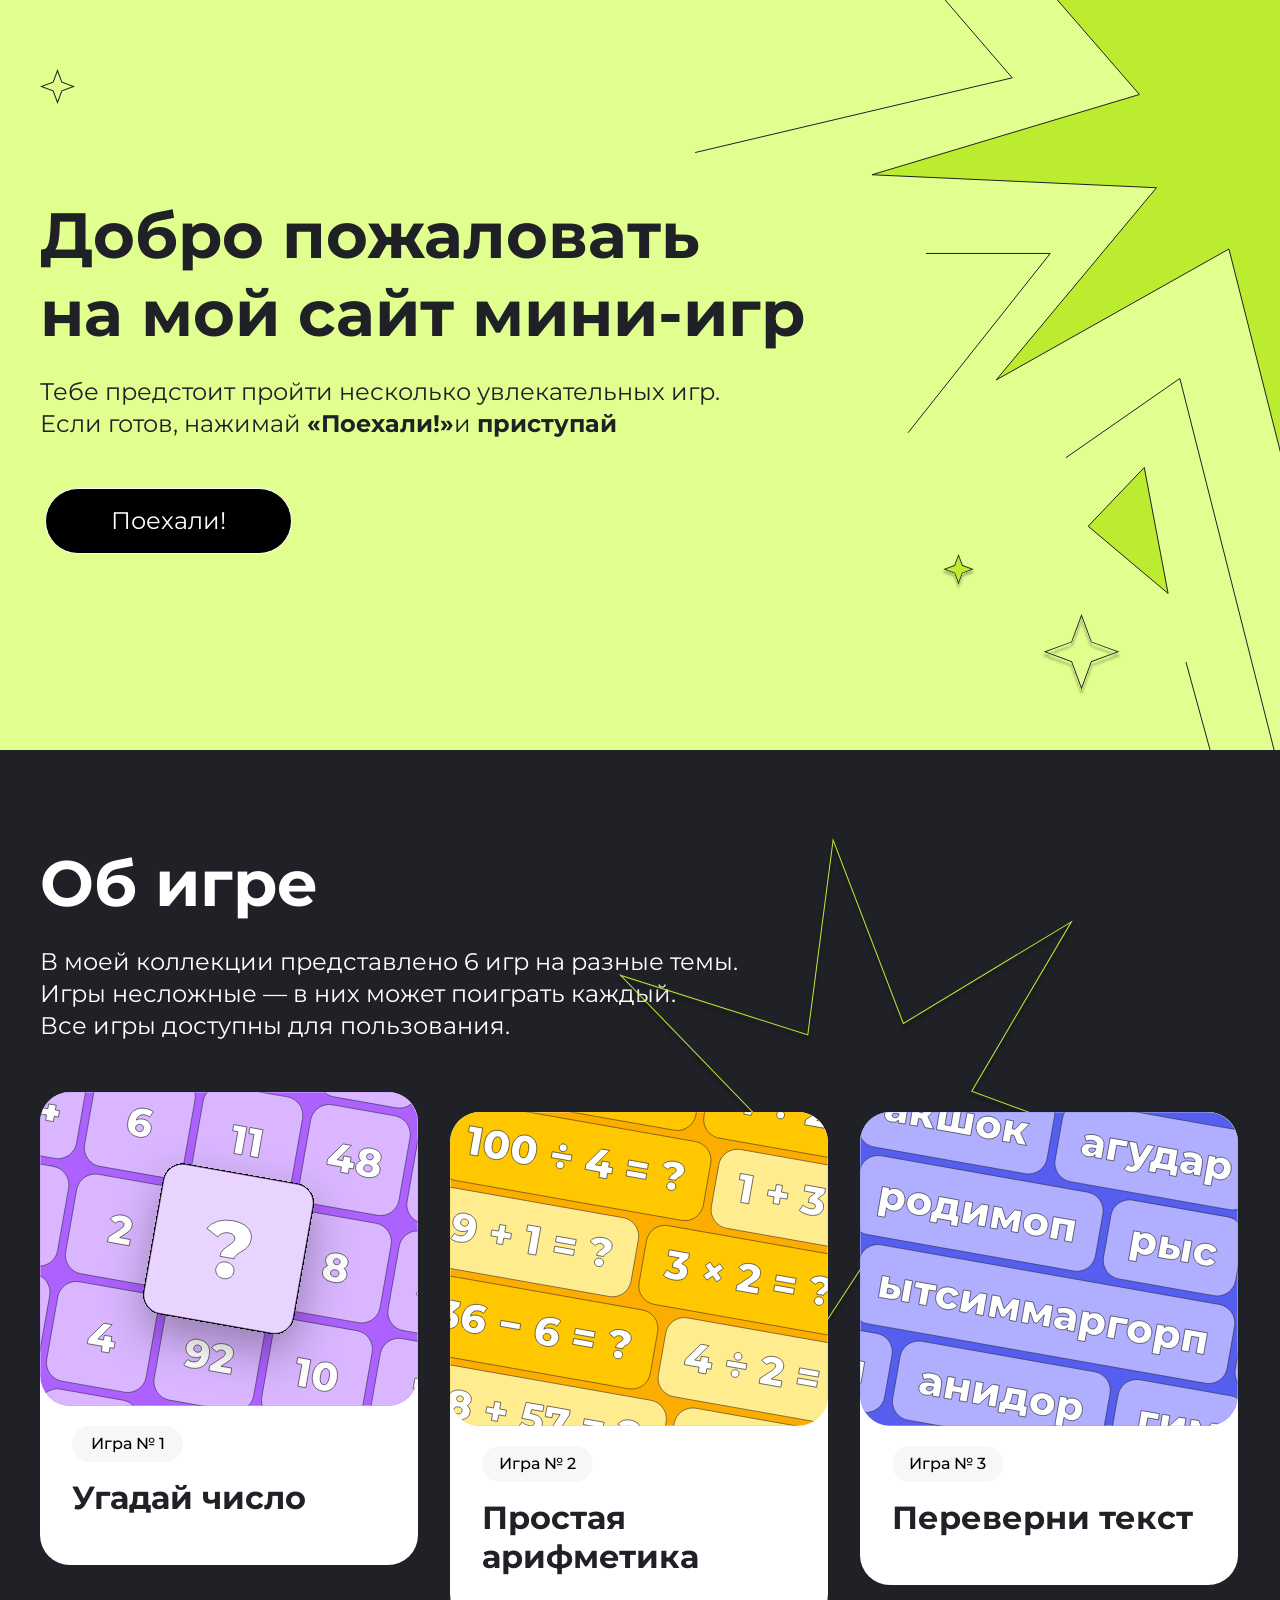
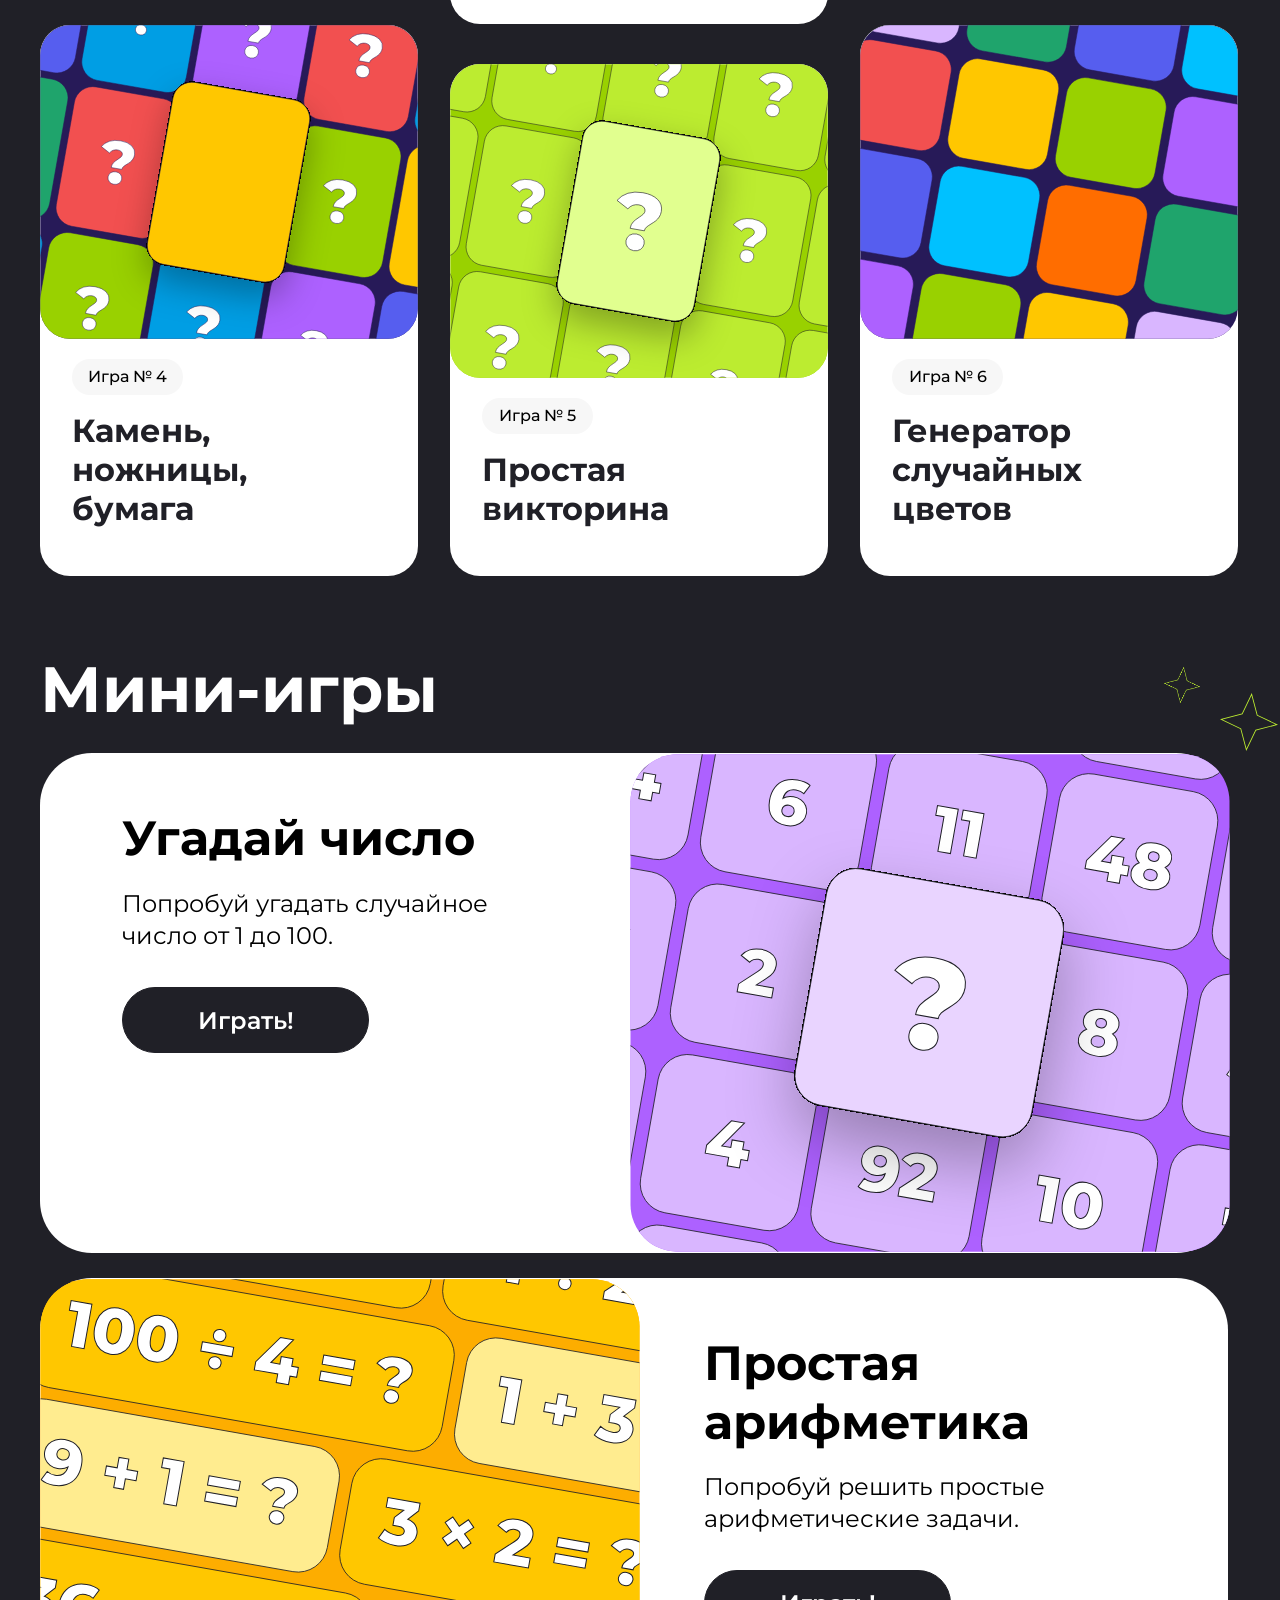
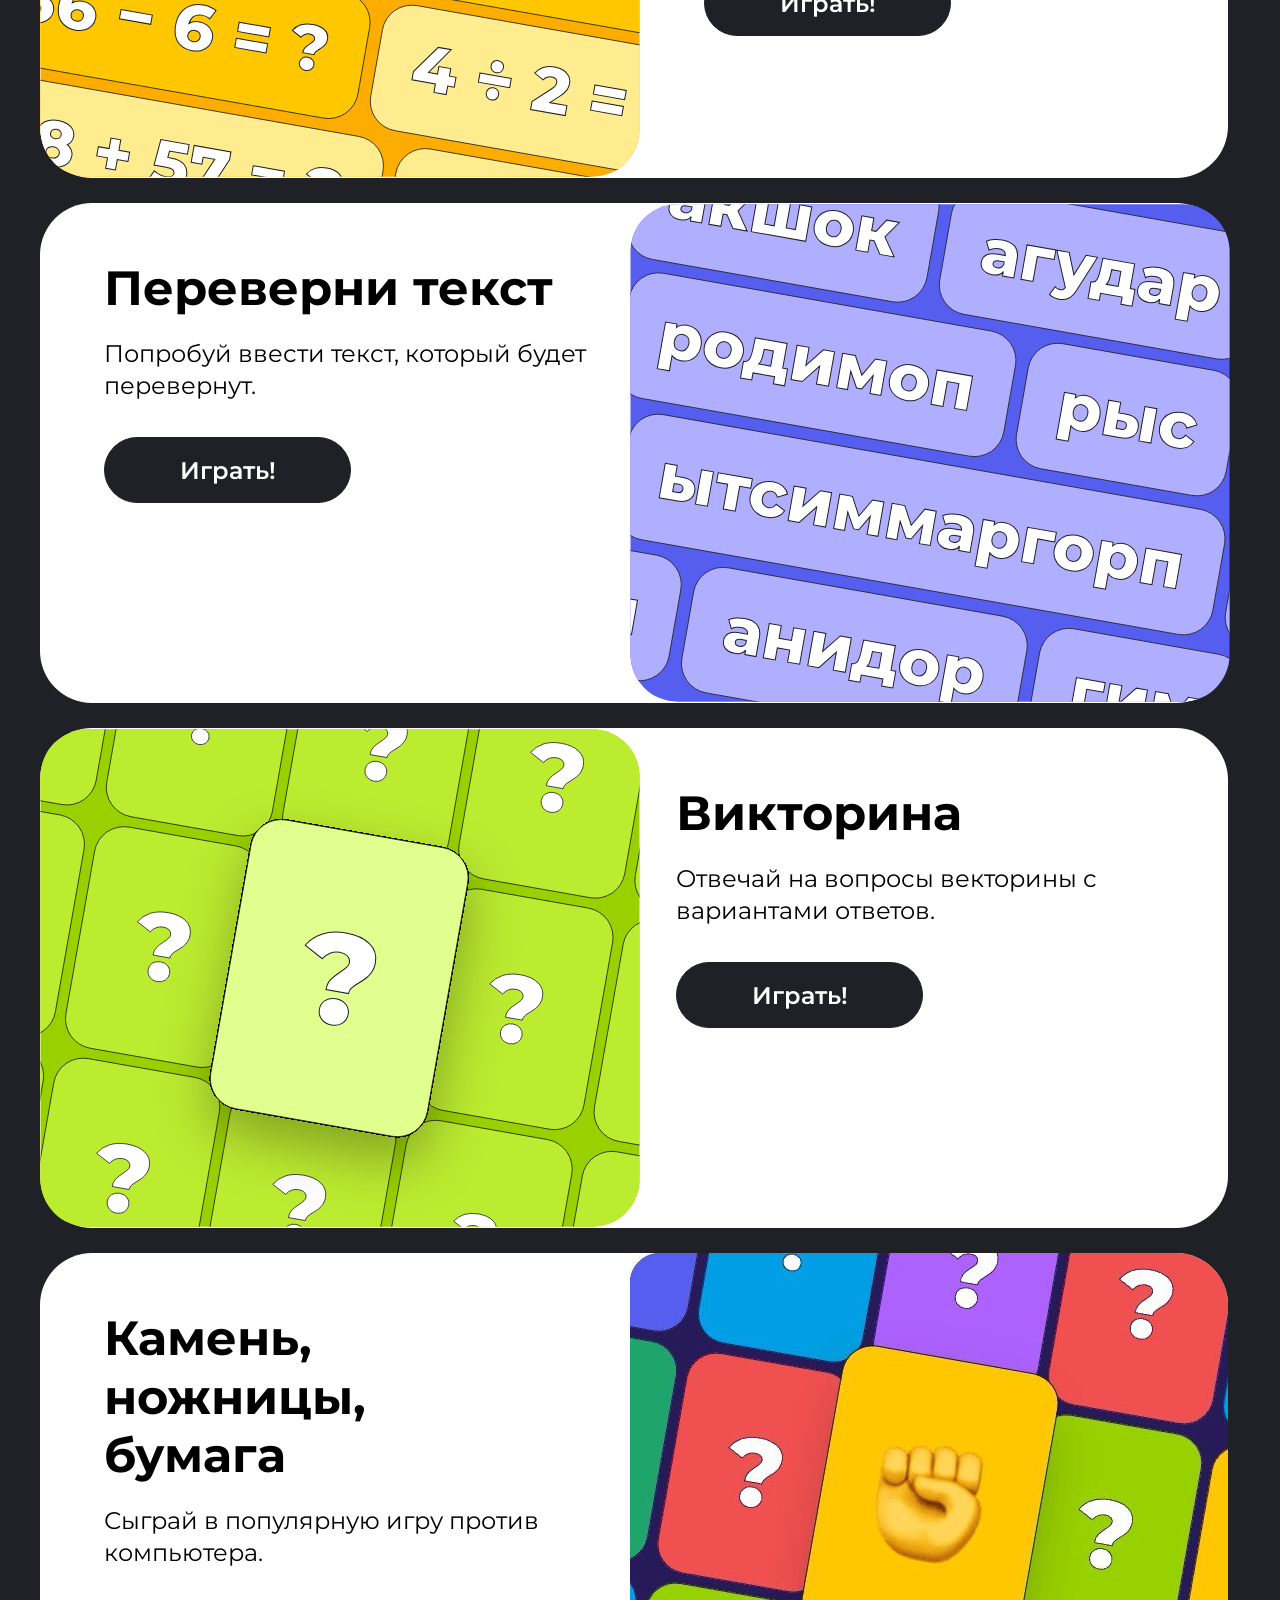
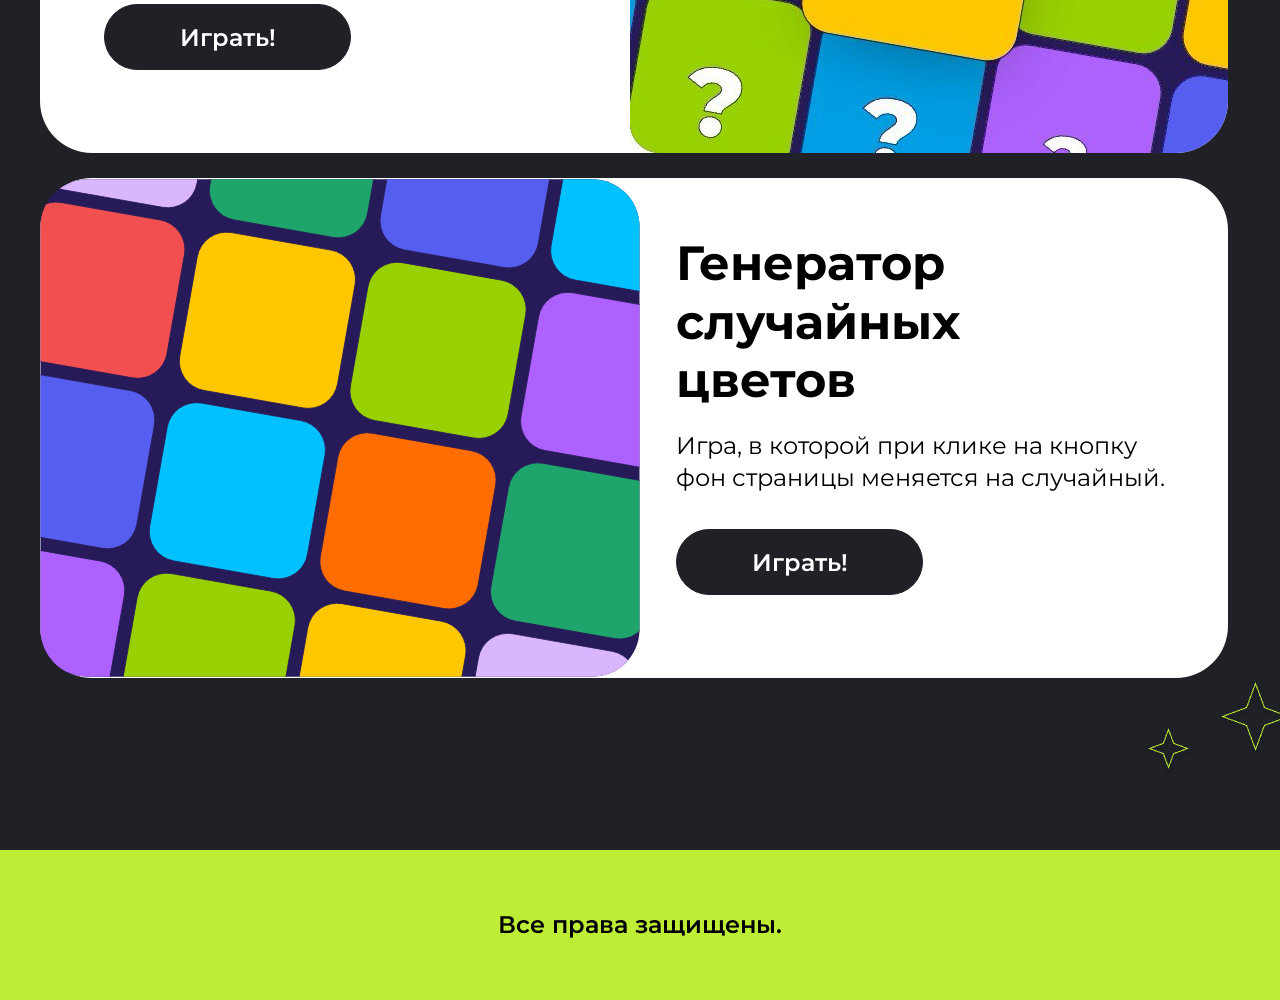
==== commit 1343a518: "hw-6" ====
--- a/index.html
+++ b/index.html
@@ -8,14 +8,16 @@
     <link rel="stylesheet" href="style.css">
 </head>
 <body>
-    <script src="script.js"></script>
+    <script> src="tasks.js"</script>
+    <script src="script1.js"></script>
+    <script src="script2.js"></script>
     <header class="header center">
         <a class="header-star"><img class="star__upper_left" src="img/star1.svg" alt="star2"></a>
         <a class="header-star"><img class="star__lower_left" src="img/star2.svg" alt="star2"></a>
         <h1 class="header__text_big">Добро пожаловать <br/>на мой сайт мини-игр</h1>
         <p class="header__text_little">Тебе предстоит пройти несколько увлекательных игр. <br/>Если готов, нажимай  <b>«Поехали!»</b>и <b>приступай</b> </p>
         <a href="#game"> 
-        <button  style="display: table; height: 66px;" class="header-button" > Поехали! </button>
+        <button class="header-button" > Поехали! </button>
         </a>
         <a class="header-star" ><img class="star__upper_right" src="img/Star3.svg" alt="star2"></a>
         <a class="header-star" ><img class="star__lower_right" src="img/Star4.svg" alt="star2"></a>
@@ -31,43 +33,54 @@
             <img class="module__star_big" src="img/Star12.svg" alt="star2">
         <div class="cart" >
                 <div class="cart__left">
+                    <a href="#igra1" >
                     <article class="cart__left_upper">
-                        <a class="cart__drawing" href="#igra1" > <img class="cart-img1"  src="img/k1.svg" alt="star2" ></a>
+                         <img class="cart-img4"  src="img/k1.svg" class=" cart__drawing" alt="star2" >
                         <p class="cart__number">Игра № 1</p>
                         <h3 class="cart__name">Угадай число</h3>
                     </article>
-                    
+                    </a>
+                    <a href="#igra4">
                         <article class="cart__left_lower">
-                        <a class="cart__drawing" href="#igra4"><img class="cart-img4" src="img/k4.svg" alt="star2"> </a>
+                            <img class="cart-img4"  src="img/k4.svg"class="cart__drawing"  alt="star2">              
                         <p class="cart__number">Игра № 4</p>
                         <h3 class="cart__name">Камень,<br/>ножницы,<br/>бумага</h3>
                         </article> 
+                    </a>
                     </div>
                     
                 
                     <div class="cart__center">
+                     <a href="#igra2">
                     <article class="cart__center_upper">
-                        <a class="cart__drawing" href="#igra2"><img class="cart-img2" src="img/k2.svg" alt="star2"></a>
+                        <img class="cart-img2" src="img/k2.svg"class="cart__drawing" alt="star2">
                         <p class="cart__number">Игра № 2</p>
                         <h3 class="cart__name">Простая арифметика</h3> 
                     </article>
+                        </a>
+                        <a href="#igra5">
                         <article class="cart__center_lower">
-                        <a class="cart__drawing" href="#igra5"><img class="cart-img5" src="img/k5.svg" alt="star2"></a>
+                         <img class="cart-img5" src="img/k5.svg" class="cart__drawing" alt="star2">
                         <p class="cart__number">Игра № 5</p>
                         <h3 class="cart__name">Простая <br/>викторина</h3>
                         </article>
+                        </a>
                 </div>
                     <div class="cart__right">
+                        <a href="#igra3">
                     <article class="cart__right_upper">
-                        <a class="cart__drawing" href="#igra3"><img class="cart-img3" src="img/k3.svg" alt="star2" ></a>
+                        <img class="cart-img3" src="img/k3.svg"  src="img/k3.svg" alt="star2" >
                         <p class="cart__number">Игра № 3</p>
                         <h3 class="cart__name">Переверни текст</h3>
                     </article>
+                        </a>
+                        <a href="#igra6">
                         <article class="cart__right_lower">
-                        <a class="cart__drawing" href="#igra6"><img class="cart-img6" src="img/k6.svg" alt="star2"></a>
+                         <img class="cart-img6" src="img/k6.svg"  class="cart__drawing" alt="star2">
                         <p class="cart__number">Игра № 6</p>
                         <h3 class="cart__name">Генератор <br/> случайных<br/> цветов</h3>
                         </article>
+                        </a>
                     </div>
                   </div>
         </section>
@@ -81,15 +94,15 @@
                         <div class="product__field_picture">
                         <h4 class="product__text_title"><b>Угадай число</b></h4>
                         <p class="product__description">Попробуй угадать случайное число от 1 до 100.</p>
-                        <button onclick=" checkGuess();" class="button-play">Играть!</button>
+                        <button onclick="checkGuess();" class="button-play">Играть!</button>
                     </div>
                      </article>
                      <article class="product-game_arithmetic" id="igra2">
                         <a class="product__game_picture" href="#"><img class="game-img2" src="img/k2.svg" alt="star2"></a>
                         <div class="product__field_arithmetic">
                         <h4 class="product__text_title"><b>Простая арифметика</b></h4>
-                        <p class="product__description">Попробуй решить простые арифметические задачи.</p>
-                        <button class="button-play">Играть!</button>
+                        <p  class="product__description">Попробуй решить простые арифметические задачи.</p>
+                        <button onclick="playGame();" class="button-play">Играть!</button>
                     </div>
                      </article>
                      <article class="product-game_text" id="igra3">
--- a/style.css
+++ b/style.css
@@ -44,13 +44,14 @@
 }
 
 .header-button {
+  display: table;
   background: rgb(0, 0, 0);
   text-align: center;
   border: 1px solid #fff;
   box-sizing: border-box;
   border-radius: 60px;
   margin-top: 18px;
-  height: 55px;
+  height: 66px;
   width: 247px;
   font-size: 16px;
   font-weight: 400;
@@ -58,8 +59,8 @@
   margin-left: 5px;
   font-size: 24px;
   margin-top: 48px;
-  display: inline-block;
   color: #fff;
+  font-family: Montserrat;
 }
 
 .header-button:hover {
@@ -127,7 +128,7 @@
   height: 551px;
   transform: scale(1);
   transition: ls;
-  margin-top: 70px;
+  margin-top: 60px;
 }
 
 .cart__left_upper {
@@ -252,6 +253,9 @@
   border-radius: 52.58px;
   font-family: Montserrat;
   text-align: center;
+  font-weight: 500;
+  line-height: 35px;
+  color: black;
 }
 
 .cart__drawing {
@@ -411,42 +415,42 @@
 }
 
 .product__field_picture {
-  margin-top: -418px;
+  margin-top: -448px;
   width: 399px;
   height: 228px;
   margin-left: 82px;
 }
 
 .product__field_arithmetic {
-  margin-top: -418px;
+  margin-top: -448px;
   width: 544px;
   height: 295px;
   margin-left: 664px;
 }
 
 .product__field_text {
-  margin-top: -418px;
+  margin-top: -448px;
   width: 493px;
   height: 344px;
   margin-left: 64px;
 }
 
 .product__field_vectorihg {
-  margin-top: -451px;
+  margin-top: -448px;
   width: 515px;
   height: 344px;
   margin-left: 636px;
 }
 
 .product__field_stone {
-  margin-top: -418px;
+  margin-top: -448px;
   width: 493px;
   height: 344px;
   margin-left: 64px;
 }
 
 .product__field_generator {
-  margin-top: -451px;
+  margin-top: -448px;
   width: 515px;
   height: 344px;
   margin-left: 636px;
@@ -632,25 +636,24 @@
     padding-right: 16px;
   }
   .header-button {
-    position: static;
+    display: table;
     background: rgb(0, 0, 0);
     text-align: center;
     border: 1px solid #fff;
     box-sizing: border-box;
     border-radius: 60px;
     margin-top: 18px;
-    height: 55px;
+    height: 66px;
     width: 247px;
     font-size: 16px;
     font-weight: 400;
     line-height: 50px;
-    margin-left: 5px;
+    margin-left: 50px;
     font-size: 24px;
-    margin-left: 52px;
     margin-top: 48px;
     display: inline-block;
     color: #fff;
-    right: 90px;
+    font-family: Montserrat;
   }
   .header-button:hover {
     position: static;
@@ -660,18 +663,16 @@
     box-sizing: border-box;
     border-radius: 60px;
     margin-top: 18px;
-    height: 55px;
+    height: 66px;
     width: 247px;
     font-size: 16px;
     font-weight: 400;
     line-height: 50px;
-    margin-left: 5px;
+    margin-left: 50px;
     font-size: 24px;
-    margin-left: 52px;
     margin-top: 48px;
     display: inline-block;
     color: #0f0f0f;
-    right: 90px;
   }
   .header {
     background-image: url(img/Vector1.svg);
@@ -742,7 +743,7 @@
     display: none;
   }
   .product {
-    height: 3700px;
+    height: 3740px;
   }
   .product__game {
     display: flex;
@@ -752,14 +753,12 @@
   .product-game_number {
     background-color: #fff;
     width: 343px;
-    margin-top: 36px;
     border-radius: 28px;
-    height: 551px;
+    height: 527px;
   }
   .product-game_arithmetic {
     background-color: #fff;
     width: 343px;
-    margin-top: 36px;
     border-radius: 28px;
     height: 561px;
   }
@@ -771,43 +770,38 @@
   .product-game_text {
     background-color: #fff;
     width: 343px;
-    margin-top: 36px;
     border-radius: 28px;
-    height: 520px;
+    height: 566px;
   }
   .product-game_vectoring {
     background-color: #fff;
     width: 343px;
-    margin-top: 36px;
     border-radius: 28px;
-    height: 566px;
+    height: 528px;
   }
   .product-game_stone {
     background-color: #fff;
     width: 343px;
-    margin-top: 36px;
     border-radius: 28px;
-    height: 528px;
+    height: 606px;
   }
   .product-game_generator {
     background-color: #fff;
     width: 343px;
-    margin-top: 36px;
     border-radius: 28px;
-    height: 606px;
+    height: 626px;
   }
   .product__field_picture {
     margin-left: 40px;
-    margin-top: 25px;
+    margin-top: 29px;
     width: 284px;
     height: 182px;
   }
   .product-game_arithmetic {
     background-color: #fff;
     width: 343px;
-    margin-top: 36px;
     border-radius: 28px;
-    height: 626px;
+    height: 566px;
   }
   .product-game_picture {
     margin-left: -1px;
@@ -821,31 +815,31 @@
   }
   .product__field_arithmetic {
     margin-left: 40px;
-    margin-top: 0px;
+    margin-top: 29px;
     width: 284px;
     height: 182px;
   }
   .product__field_text {
     margin-left: 40px;
-    margin-top: 0px;
+    margin-top: 29px;
     width: 284px;
     height: 182px;
   }
   .product__field_vectorihg {
     margin-left: 40px;
-    margin-top: 0px;
+    margin-top: 29px;
     width: 284px;
     height: 182px;
   }
   .product__field_stone {
     margin-left: 40px;
-    margin-top: 0px;
+    margin-top: 29px;
     width: 284px;
     height: 182px;
   }
   .product__field_generator {
     margin-left: 40px;
-    margin-top: 0px;
+    margin-top: 29px;
     width: 284px;
     height: 182px;
   }
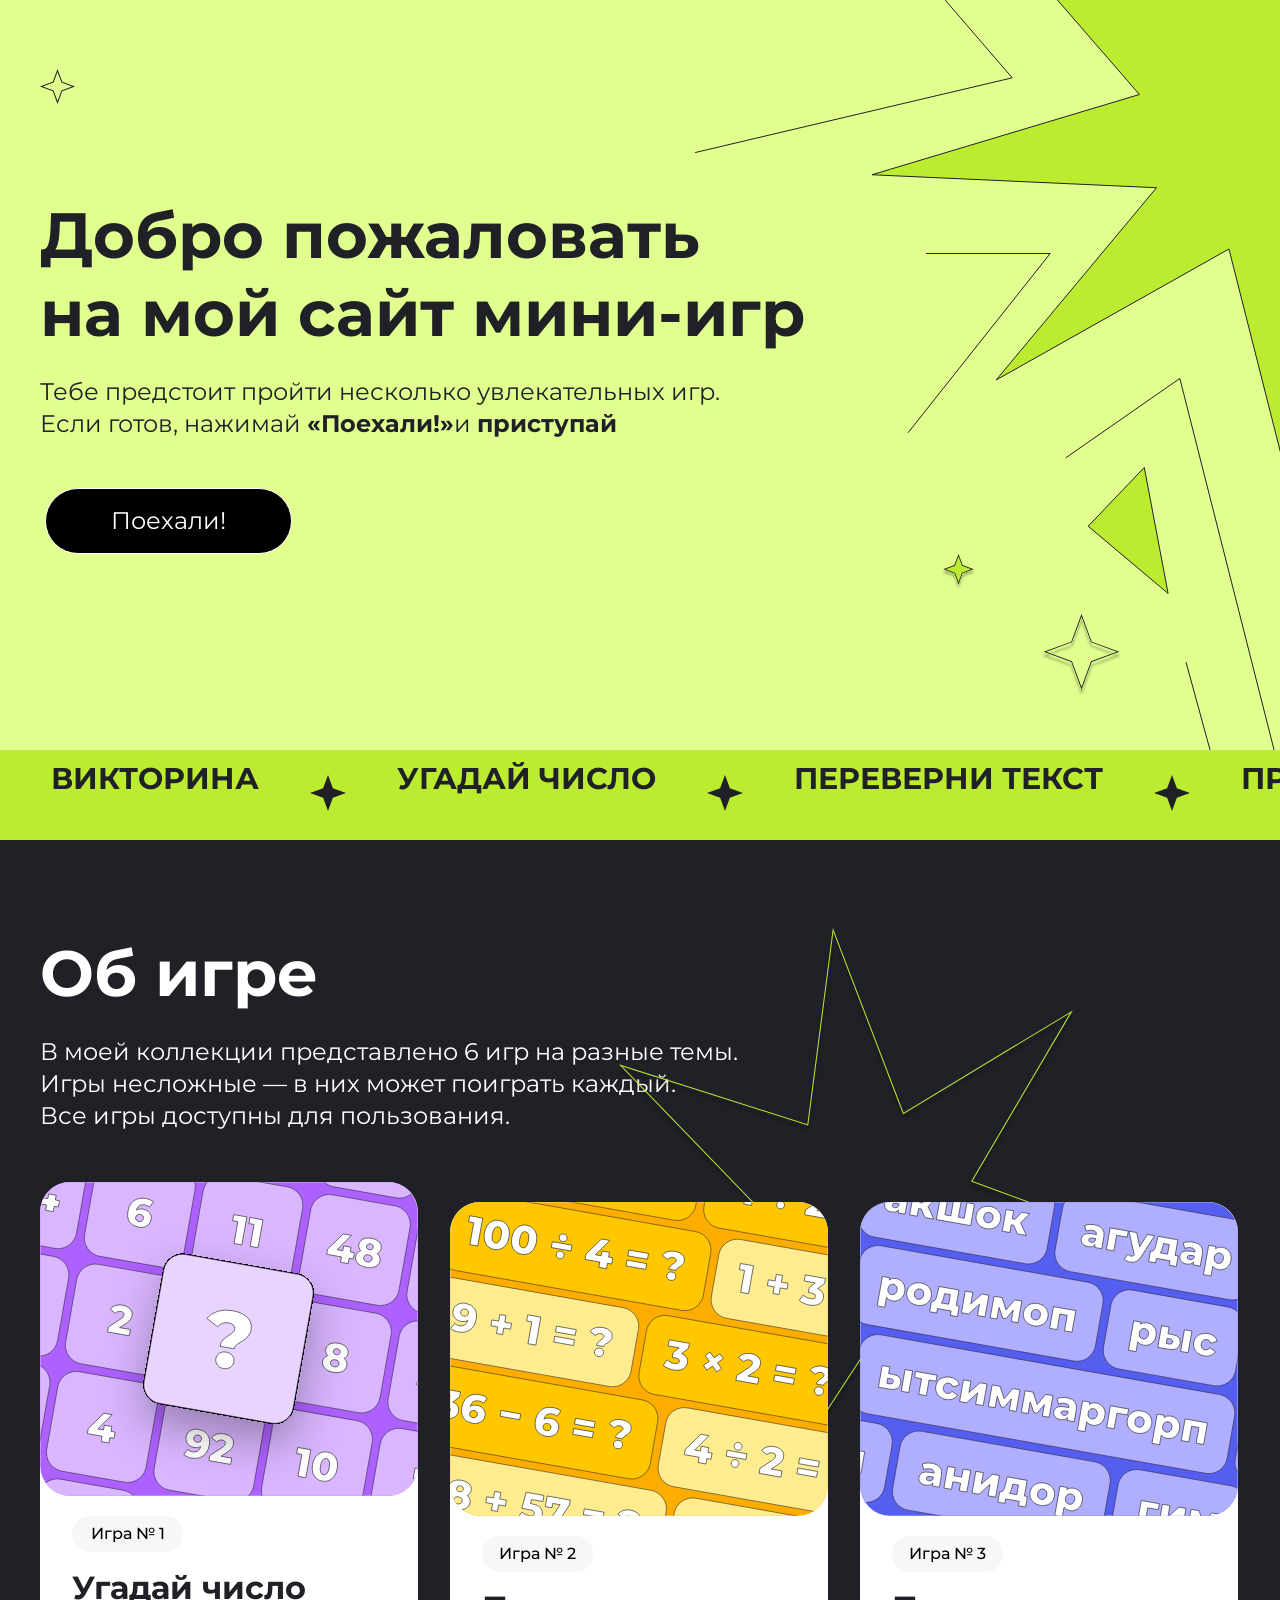
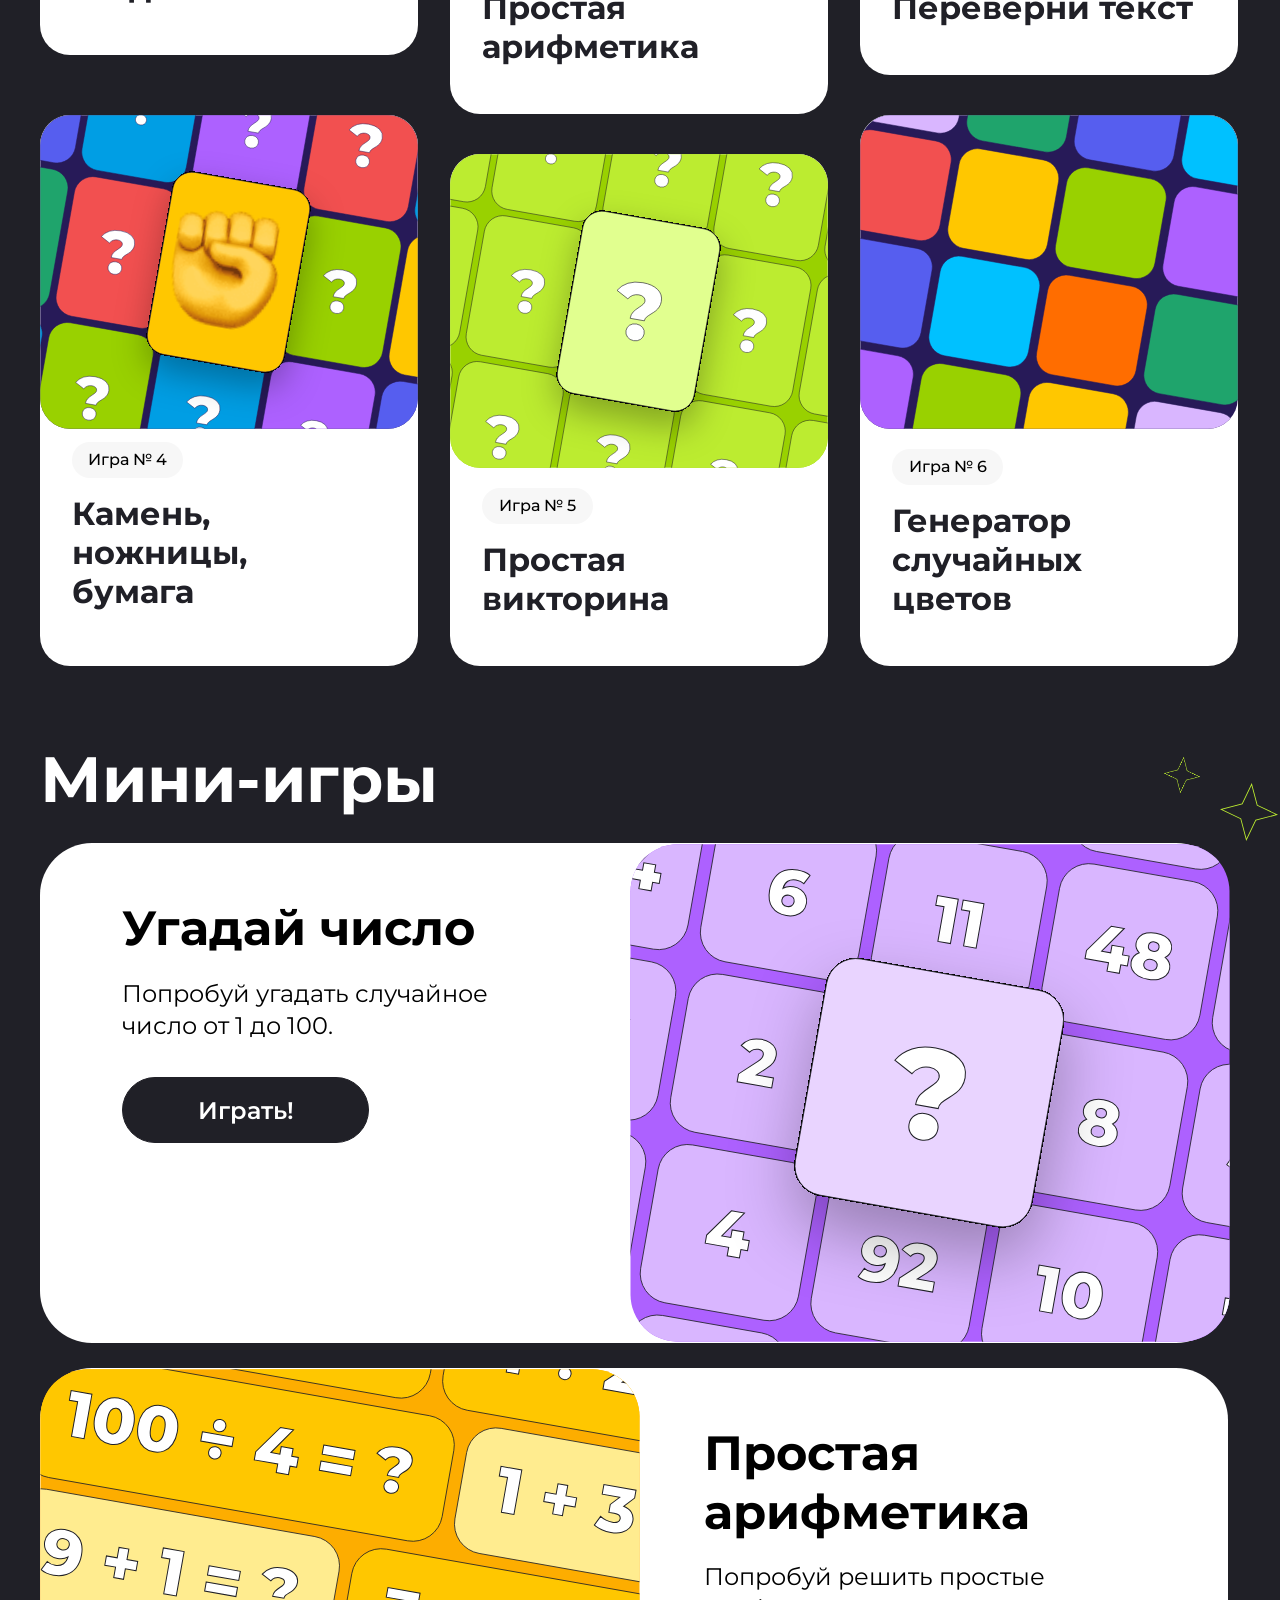
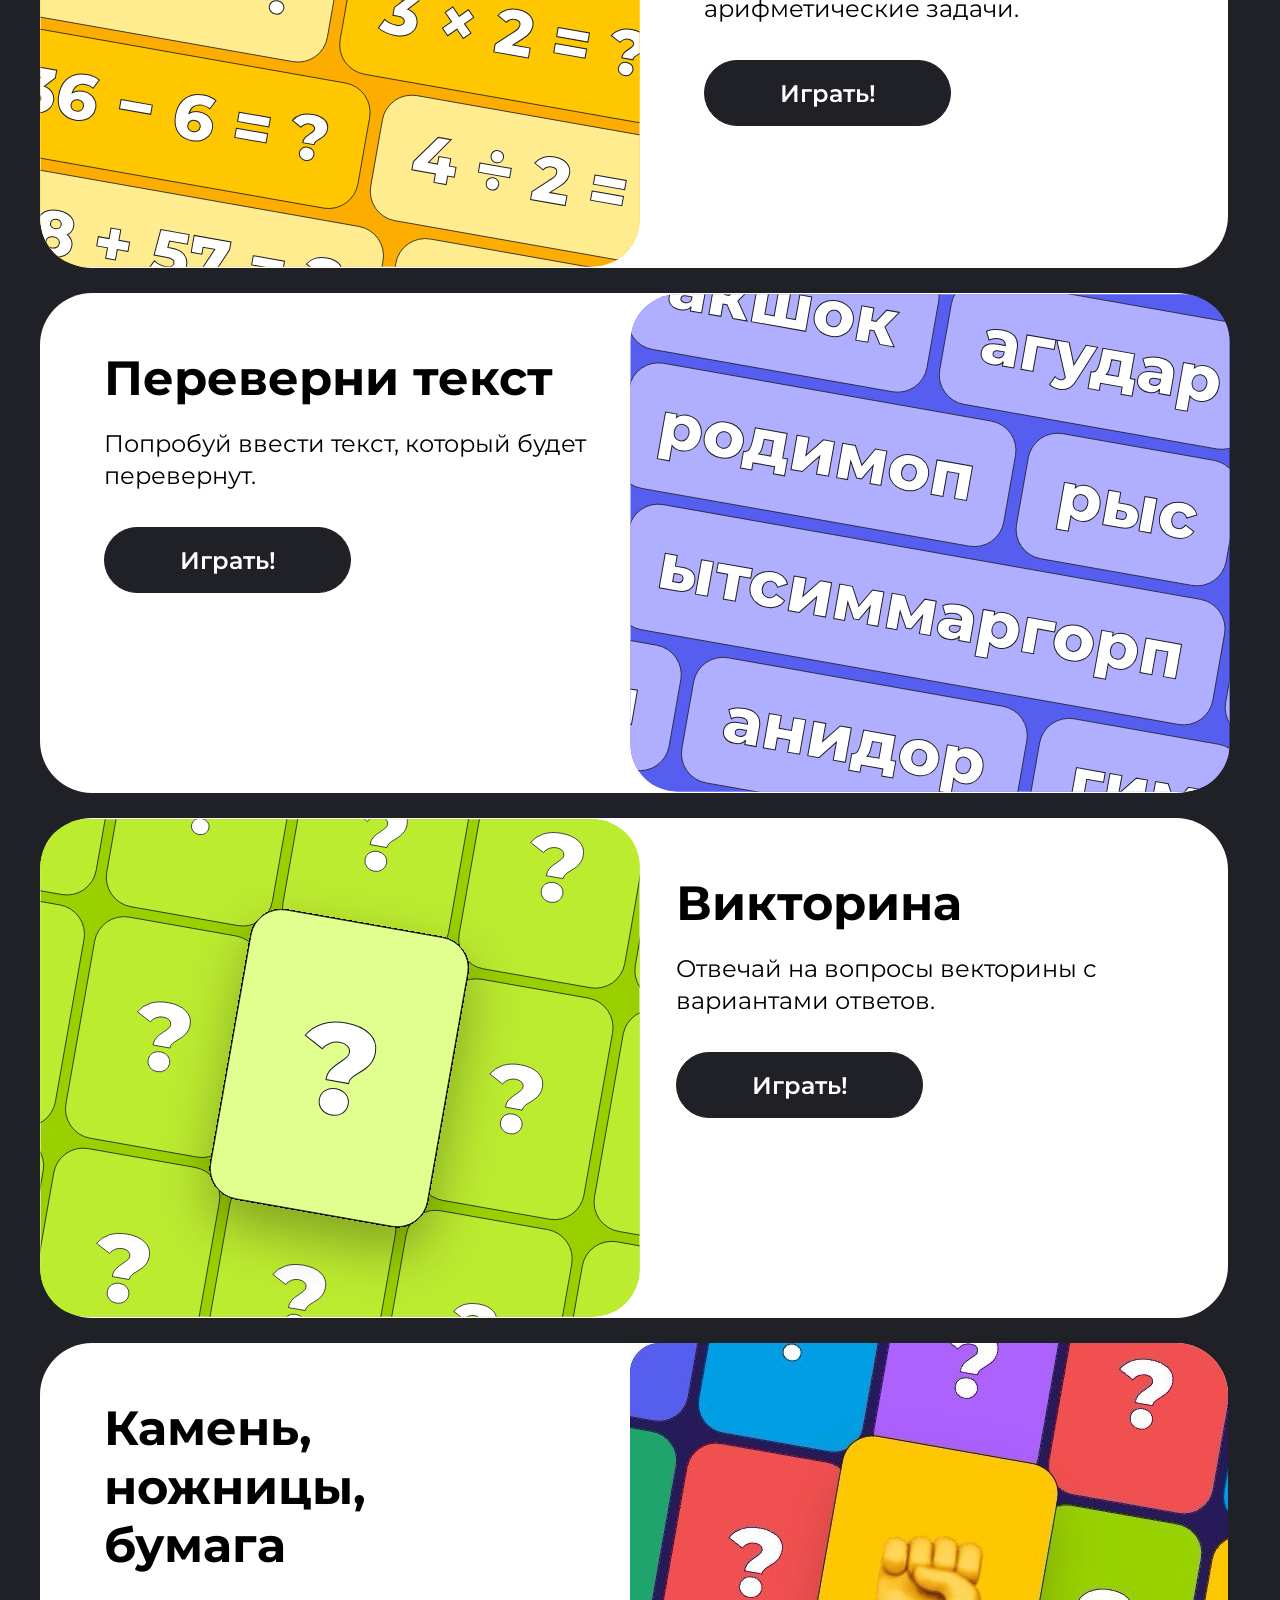
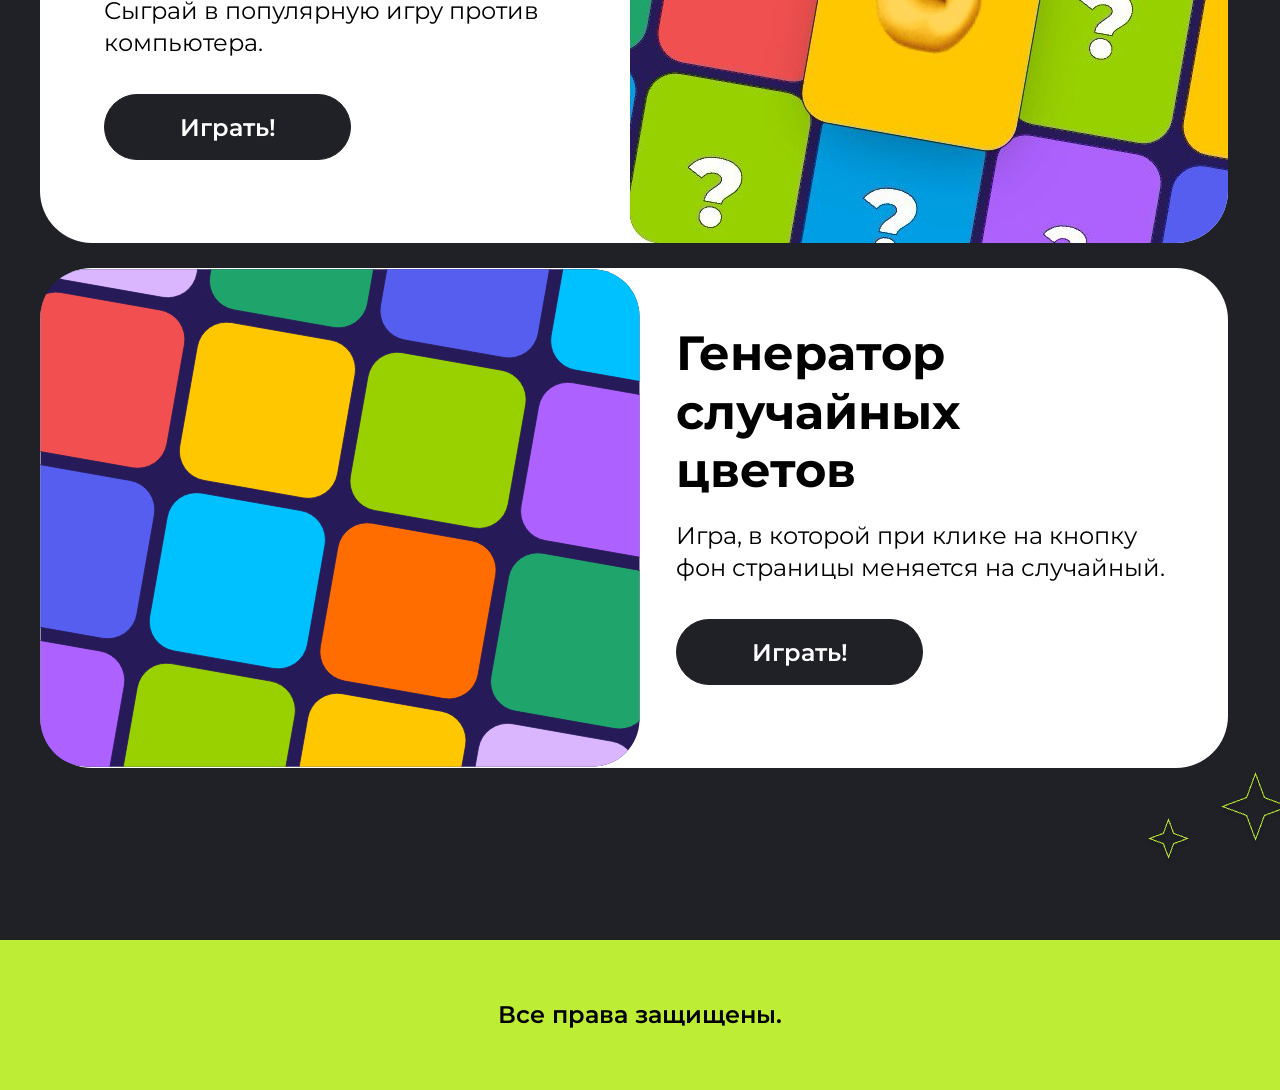
==== commit a25c0b52: "hw-k" ====
--- a/index.html
+++ b/index.html
@@ -11,6 +11,10 @@
     <script> src="tasks.js"</script>
     <script src="script1.js"></script>
     <script src="script2.js"></script>
+    <script src="script3.js"></script>
+    <script src="script4.js"></script>
+    <script src="script5.js"></script>
+    <script src="script6.js"></script>
     <header class="header center">
         <a class="header-star"><img class="star__upper_left" src="img/star1.svg" alt="star2"></a>
         <a class="header-star"><img class="star__lower_left" src="img/star2.svg" alt="star2"></a>
@@ -21,7 +25,40 @@
         </a>
         <a class="header-star" ><img class="star__upper_right" src="img/Star3.svg" alt="star2"></a>
         <a class="header-star" ><img class="star__lower_right" src="img/Star4.svg" alt="star2"></a>
+        
     </header>
+    <section class="header1-tape" id="scrollContainer">
+        <div   class="header-game" >
+        <a class="header-tape__item">ВИКТОРИНА</a>
+            <img class="header-tape__game" src="img/Star.svg" alt="Иконка звезды">
+        <a class="header-tape__item">УГАДАЙ ЧИСЛО</a>
+            <img class="header-tape__game" src="img/Star.svg" alt="Иконка звезды">
+        <a class="header-tape__item">ПЕРЕВЕРНИ ТЕКСТ</a>
+            <img class="header-tape__game" src="img/Star.svg" alt="Иконка звезды">
+        <a class="header-tape__item">ПРОСТАЯ АРИФМЕТИКА</a>
+            <img class="header-tape__game" src="img/Star.svg" alt="Иконка звезды">
+        <a class="header-tape__item">КАМЕНЬ,НОЖНИЦЫ,БУМАГА</a>
+            <img class="header-tape__game" src="img/Star.svg" alt="Иконка звезды">
+        <a class="header-tape__item">ГЕНЕРАТОР СЛУЧАЙНЫХ ЦВЕТОВ</a>
+            <img class="header-tape__game" src="img/Star.svg" alt="Иконка звезды">
+
+            <a class="header-tape__item">ВИКТОРИНА</a>
+            <img class="header-tape__game" src="img/Star.svg" alt="Иконка звезды">
+        <a class="header-tape__item">УГАДАЙ ЧИСЛО</a>
+            <img class="header-tape__game" src="img/Star.svg" alt="Иконка звезды">
+        <a class="header-tape__item">ПЕРЕВЕРНИ ТЕКСТ</a>
+            <img class="header-tape__game" src="img/Star.svg" alt="Иконка звезды">
+        <a class="header-tape__item">ПРОСТАЯ АРИФМЕТИКА</a>
+            <img class="header-tape__game" src="img/Star.svg" alt="Иконка звезды">
+        <a class="header-tape__item">КАМЕНЬ,НОЖНИЦЫ,БУМАГА</a>
+            <img class="header-tape__game" src="img/Star.svg" alt="Иконка звезды">
+        <a class="header-tape__item">ГЕНЕРАТОР СЛУЧАЙНЫХ ЦВЕТОВ</a>
+            <img class="header-tape__game" src="img/Star.svg" alt="Иконка звезды">
+
+
+        </div>
+    </section>
+
         <section class="module__game center" id="game">
             <div class="module__game_cart">
             <h2 class="module__game_title" >Об игре</h2>
@@ -42,8 +79,9 @@
                     </a>
                     <a href="#igra4">
                         <article class="cart__left_lower">
-                            <img class="cart-img4"  src="img/k4.svg"class="cart__drawing"  alt="star2">              
-                        <p class="cart__number">Игра № 4</p>
+                            <img class="cart-img4"  src="img/k4.svg"   class="cart__drawing"  alt="star2"  > 
+                            <img class="cart-img4-1"  src="img/f.png"  alt="kul" >  
+                        <p class="cart__numbera">Игра № 4</p>
                         <h3 class="cart__name">Камень,<br/>ножницы,<br/>бумага</h3>
                         </article> 
                     </a>
@@ -84,63 +122,65 @@
                     </div>
                   </div>
         </section>
-                 <section class="product center">
+                 <section class="product center"id="game-6" >
                     <h3 class="product__title">Мини-игры</h3>
                     <img class="product__star_big" src="img/star21.svg" alt="star2">
                     <img class="product__star_little" src="img/Starb2.png" alt="star2">
                     <div class="product__game">
-                     <article class="product-game_number" id="igra1">
-                        <a class="product__game_picture" href="#"><img class="game-img1" src="img/k1.svg" alt="star2"></a>
-                        <div class="product__field_picture">
-                        <h4 class="product__text_title"><b>Угадай число</b></h4>
-                        <p class="product__description">Попробуй угадать случайное число от 1 до 100.</p>
-                        <button onclick="checkGuess();" class="button-play">Играть!</button>
+                     <article class="product-game product-game_number" id="igra1">
+                        <a class="product-game__picture" href="#"><img class="game-img1" src="img/k1.svg" alt="star2"></a>
+                        <div class="product-game__field">
+                        <h4 class="product-game__title"><b>Угадай число</b></h4>
+                        <p class="product-game__description">Попробуй угадать случайное число от 1 до 100.</p>
+                        <button onclick="startGame();" class="button-play">Играть!</button>
                     </div>
                      </article>
                      <article class="product-game_arithmetic" id="igra2">
                         <a class="product__game_picture" href="#"><img class="game-img2" src="img/k2.svg" alt="star2"></a>
-                        <div class="product__field_arithmetic">
-                        <h4 class="product__text_title"><b>Простая арифметика</b></h4>
-                        <p  class="product__description">Попробуй решить простые арифметические задачи.</p>
-                        <button onclick="playGame();" class="button-play">Играть!</button>
+                        <div class="product-game__arithmetic">
+                        <h4 class="product-game__title"><b>Простая арифметика</b></h4>
+                        <p  class="product-game__description">Попробуй решить простые арифметические задачи.</p>
+                        <button onclick="playGame1();" class="button-play">Играть!</button>
                     </div>
                      </article>
                      <article class="product-game_text" id="igra3">
-                        <a class="product__game_picture" href="#"><img class="game-img1" src="img/k3.svg" alt="star2"></a>
-                        <div class="product__field_text">
-                        <h4 class="product__text_title"><b>Переверни текст</b></h4>
-                        <p class="product__description">Попробуй ввести текст, который будет перевернут.</p>
-                        <button class="button-play">Играть!</button>
+                        <a class="product-game__picture" href="#"><img class="game-img1" src="img/k3.svg" alt="star2"></a>
+                        <div class="product-game__text">
+                        <h4 class="product-game__title"><b>Переверни текст</b></h4>
+                        <p class="product-game__description">Попробуй ввести текст, который будет перевернут.</p>
+                         <button onclick="playReverseGame();" class="button-play">Играть!</button>
                     </div>
                      </article>
             
                      <article class="product-game_vectoring" id="igra5">
-                        <a class="product__game_picture" href="#"><img class="game-img2" src="img/k5.svg" alt="star2"></a>
-                        <div class="product__field_vectorihg">
-                        <h4 class="product__text_title"><b>Викторина</b></h4>
-                        <p class="product__description">Отвечай на вопросы векторины с вариантами ответов.</p>
-                        <button class="button-play">Играть!</button>
+                        <a class="product-game__picture" href="#"><img class="game-img2" src="img/k5.svg" alt="star2"></a>
+                        <div class="product-game__vectorihg">
+                        <h4 class="product-game__title"><b>Викторина</b></h4>
+                        <p class="product-game__description">Отвечай на вопросы векторины с вариантами ответов.</p>
+                        <button onclick="startQuiz();"  class="button-play">Играть!</button>
                     </div>
                      </article>
             
                      <article class="product-game_stone" id="igra4">
-                        <a class="product__game_picture" href="#"><img class="game-img1" src="img/k5.jpg" alt="star2"></a>
-                        <div class="product__field_stone">
-                        <h4 class="product__text_title"><b>Камень,<br>ножницы,<br> бумага</b></h4>
-                        <p class="product__description">Сыграй в популярную игру против компьютера.</p>
-                        <button class="button-play">Играть!</button>
+                        <a class="product-game__picture" href="#"><img class="game-img1" src="img/k5.jpg" alt="star2"></a>
+                        <div class="product-game__stone">
+                        <h4 class="product-game__title"><b>Камень,<br>ножницы,<br> бумага</b></h4>
+                        <p class="product-game__description">Сыграй в популярную игру против компьютера.</p>
+                        <button onclick="playGame();"  class="button-play">Играть!</button>
                     </div>
                      </article>
             
                      <article class="product-game_generator" id="igra6">
-                        <a class="product__game_picture" href="#"><img class="game-img2" src="img/k6.svg" alt="star2"></a>
-                        <div class="product__field_generator">
-                        <h4 class="product__text_title"><b>Генератор<br> случайных<br> цветов</b></h4>
-                        <p class="product__description">Игра, в которой при клике на кнопку фон страницы меняется на случайный.</p>
-                        <button class="button-play">Играть!</button>
-                    </div>
-                     </article>
-                    </div>
+                        <a class="product__game_picture" href="#">
+                            <img class="game-img2" src="img/k6.svg" alt="star2">
+                        </a>
+                        <div class="product-game__generator">
+                            <h4 class="product-game__title"><b>Генератор<br> случайных<br> цветов</b></h4>
+                            <p class="product-game__description">Игра, в которой при клике на кнопку фон страницы меняется на случайный.</p>
+                            <button onclick="changeBackground();"  class="button-play">Играть!</button>
+                        </div>
+                    </article>
+                  
                     <img class="product__button_little" src="img/Starb3.png" alt="star2">
                     <img class="product__button_big" src="img/Starb4.png" alt="star2">
                  </section>
--- a/style.css
+++ b/style.css
@@ -1,3 +1,4 @@
+@charset "UTF-8";
 * {
   margin: 0;
   padding: 0;
@@ -343,7 +344,7 @@
   font-family: Montserrat;
 }
 
-.product__game_picture {
+.product-game__picture {
   border-radius: 30px 30px 30px 30px;
 }
 
@@ -414,49 +415,49 @@
   position: relative;
 }
 
-.product__field_picture {
+.product-game__field {
   margin-top: -448px;
   width: 399px;
   height: 228px;
   margin-left: 82px;
 }
 
-.product__field_arithmetic {
+.product-game__arithmetic {
   margin-top: -448px;
   width: 544px;
   height: 295px;
   margin-left: 664px;
 }
 
-.product__field_text {
+.product-game__text {
   margin-top: -448px;
   width: 493px;
   height: 344px;
   margin-left: 64px;
 }
 
-.product__field_vectorihg {
+.product-game__vectorihg {
   margin-top: -448px;
   width: 515px;
   height: 344px;
   margin-left: 636px;
 }
 
-.product__field_stone {
+.product-game__stone {
   margin-top: -448px;
   width: 493px;
   height: 344px;
   margin-left: 64px;
 }
 
-.product__field_generator {
+.product-game__generator {
   margin-top: -448px;
   width: 515px;
   height: 344px;
   margin-left: 636px;
 }
 
-.product__text_title {
+.product-game__title {
   margin-bottom: 20px;
   font-family: Montserrat;
   font-size: 48px;
@@ -465,7 +466,7 @@
   text-align: left;
 }
 
-.product__description {
+.product-game__description {
   font-family: Montserrat;
   font-size: 24px;
   font-weight: 400;
@@ -531,6 +532,84 @@
   letter-spacing: 0px;
   text-align: center;
   padding-top: 60px;
+}
+
+.text {
+  font-size: 30px;
+  color: #0f0f0f;
+  margin-top: 30px;
+}
+
+.cart-img4-1 {
+  margin-left: 110px;
+  position: relative;
+  top: -240px;
+}
+
+.cart__numbera {
+  margin-left: 32px;
+  margin-top: -146px;
+  background: rgb(247, 247, 247);
+  width: 111px;
+  height: 36px;
+  border-radius: 52.58px;
+  font-family: Montserrat;
+  text-align: center;
+  font-weight: 500;
+  line-height: 35px;
+  color: black;
+}
+
+.header1-tape {
+  position: relative;
+  height: 90px;
+  background: rgb(188, 236, 48);
+}
+
+.header-tape__item {
+  color: rgb(32, 32, 39);
+  font-family: Montserrat;
+  font-size: 30px;
+  font-weight: 700;
+  padding-left: 51px;
+}
+
+.header-tape__game {
+  width: 36px;
+  height: 36px;
+  padding-left: 51px;
+  padding-top: 15px;
+}
+
+.header-game {
+  display: flex;
+  padding-top: 10px;
+  white-space: nowrap;
+}
+
+#tape {
+  white-space: nowrap; /* Запрещаем перенос строк */
+  position: absolute; /* Абсолютное позиционирование */
+}
+
+#tape span {
+  margin-right: 40px; /* Отступ между элементами */
+  font-size: 20px; /* Размер текста */
+}
+
+.header1-tape {
+  padding-bottom: 20px; /* "задвигаем" scrollbar за границы */
+  margin-bottom: -20px; /* компенсируем padding */
+  overflow-y: hidden;
+}
+
+.header-game {
+  animation: scroll 10s linear infinite;
+}
+
+.header-tape {
+  overflow: hidden;
+  position: relative;
 }
 
 @media (max-width: 1024px) {
@@ -791,19 +870,13 @@
     border-radius: 28px;
     height: 626px;
   }
-  .product__field_picture {
+  .product-game__field {
     margin-left: 40px;
     margin-top: 29px;
     width: 284px;
     height: 182px;
   }
-  .product-game_arithmetic {
-    background-color: #fff;
-    width: 343px;
-    border-radius: 28px;
-    height: 566px;
-  }
-  .product-game_picture {
+  .product-game__picture {
     margin-left: -1px;
     width: 343px;
     height: 283px;
@@ -813,37 +886,37 @@
     width: 343px;
     height: 283px;
   }
-  .product__field_arithmetic {
+  .product-game__arithmetic {
     margin-left: 40px;
     margin-top: 29px;
     width: 284px;
     height: 182px;
   }
-  .product__field_text {
+  .product-game__text {
     margin-left: 40px;
     margin-top: 29px;
     width: 284px;
     height: 182px;
   }
-  .product__field_vectorihg {
+  .product-game__vectorihg {
     margin-left: 40px;
     margin-top: 29px;
     width: 284px;
     height: 182px;
   }
-  .product__field_stone {
+  .product-game__stone {
     margin-left: 40px;
     margin-top: 29px;
     width: 284px;
     height: 182px;
   }
-  .product__field_generator {
+  .product-game__generator {
     margin-left: 40px;
     margin-top: 29px;
     width: 284px;
     height: 182px;
   }
-  .product__text_title {
+  .product-game__title {
     color: rgb(32, 32, 39);
     font-family: Montserrat;
     font-size: 32px;
@@ -854,7 +927,7 @@
     margin-bottom: 10px;
     width: 284px;
   }
-  .product__description {
+  .product-game__description {
     color: rgb(0, 0, 0);
     font-family: Montserrat;
     font-size: 16px;
@@ -912,4 +985,12 @@
     height: 20px;
     left: 93px;
   }
+}
+@keyframes scroll {
+  0% {
+    transform: translate(100);
+  }
+  0% {
+    transform: translate(-50%);
+  }
 }/*# sourceMappingURL=style.css.map */
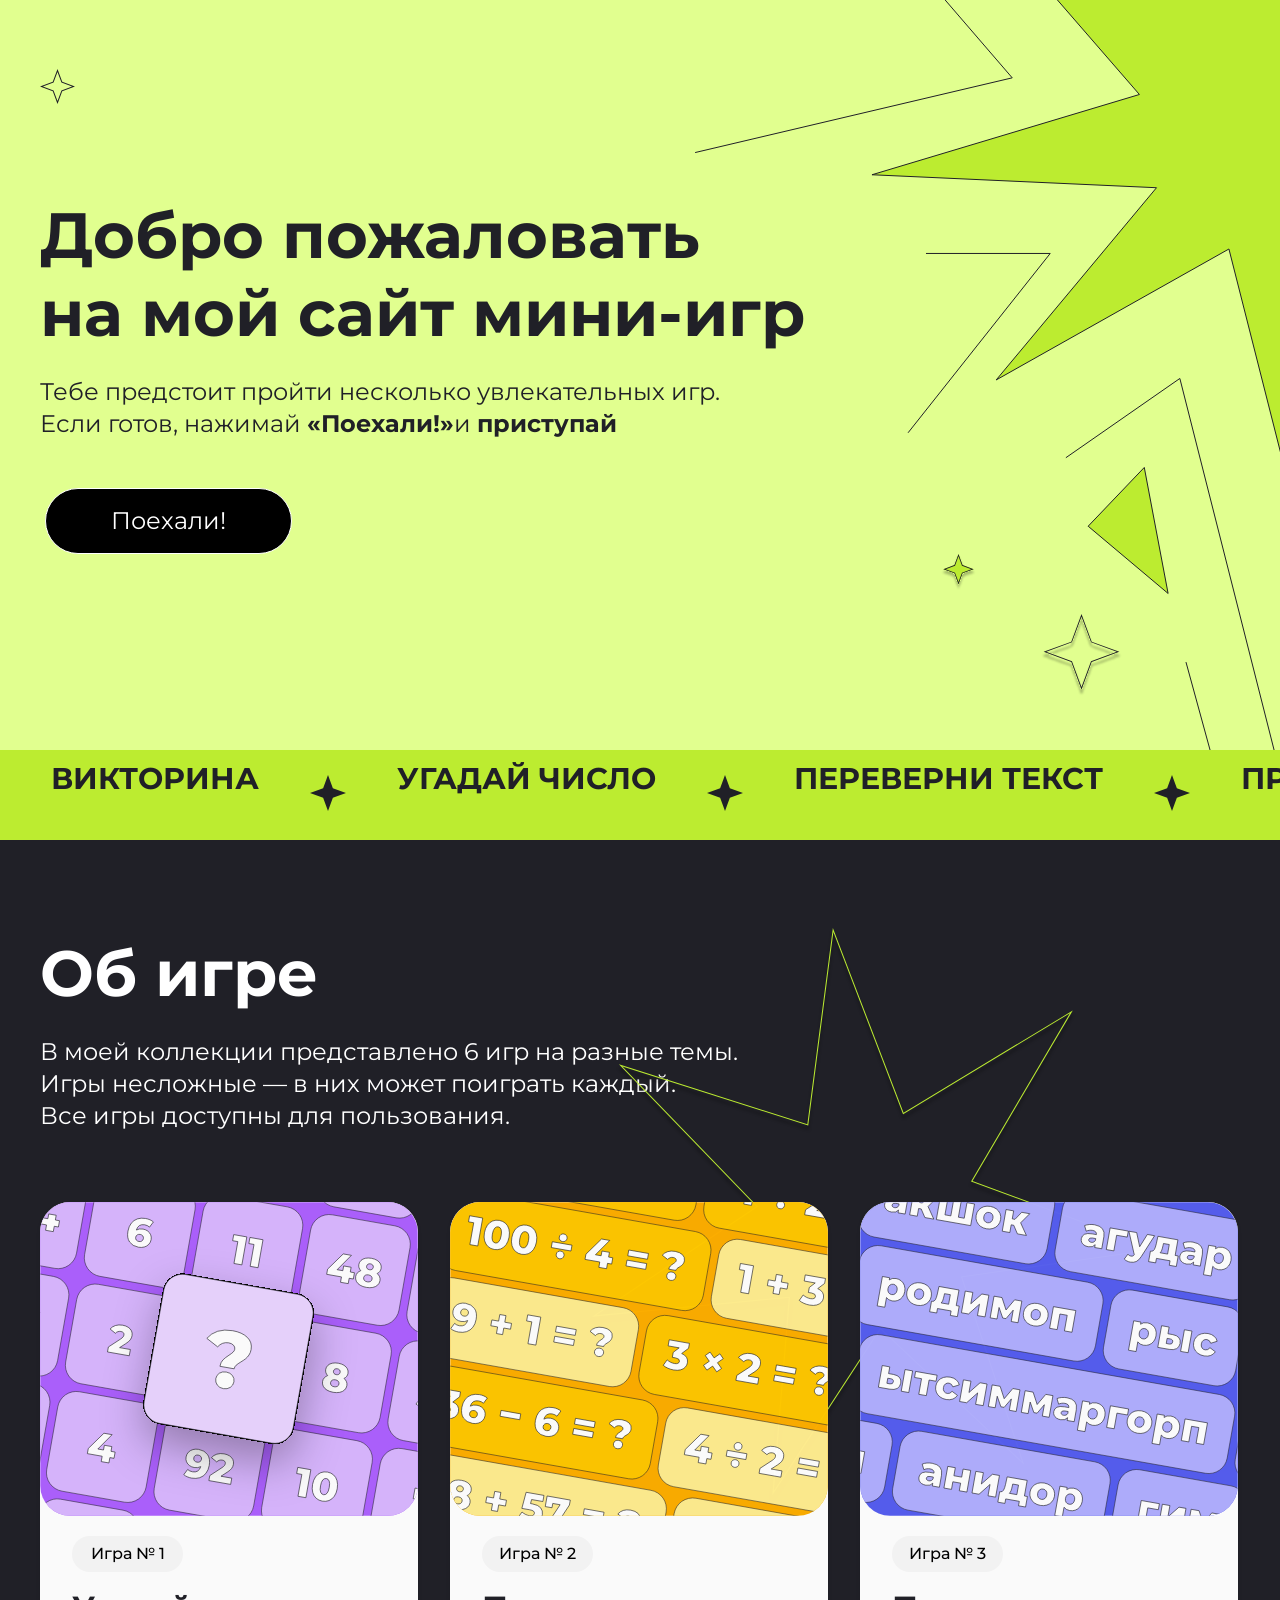
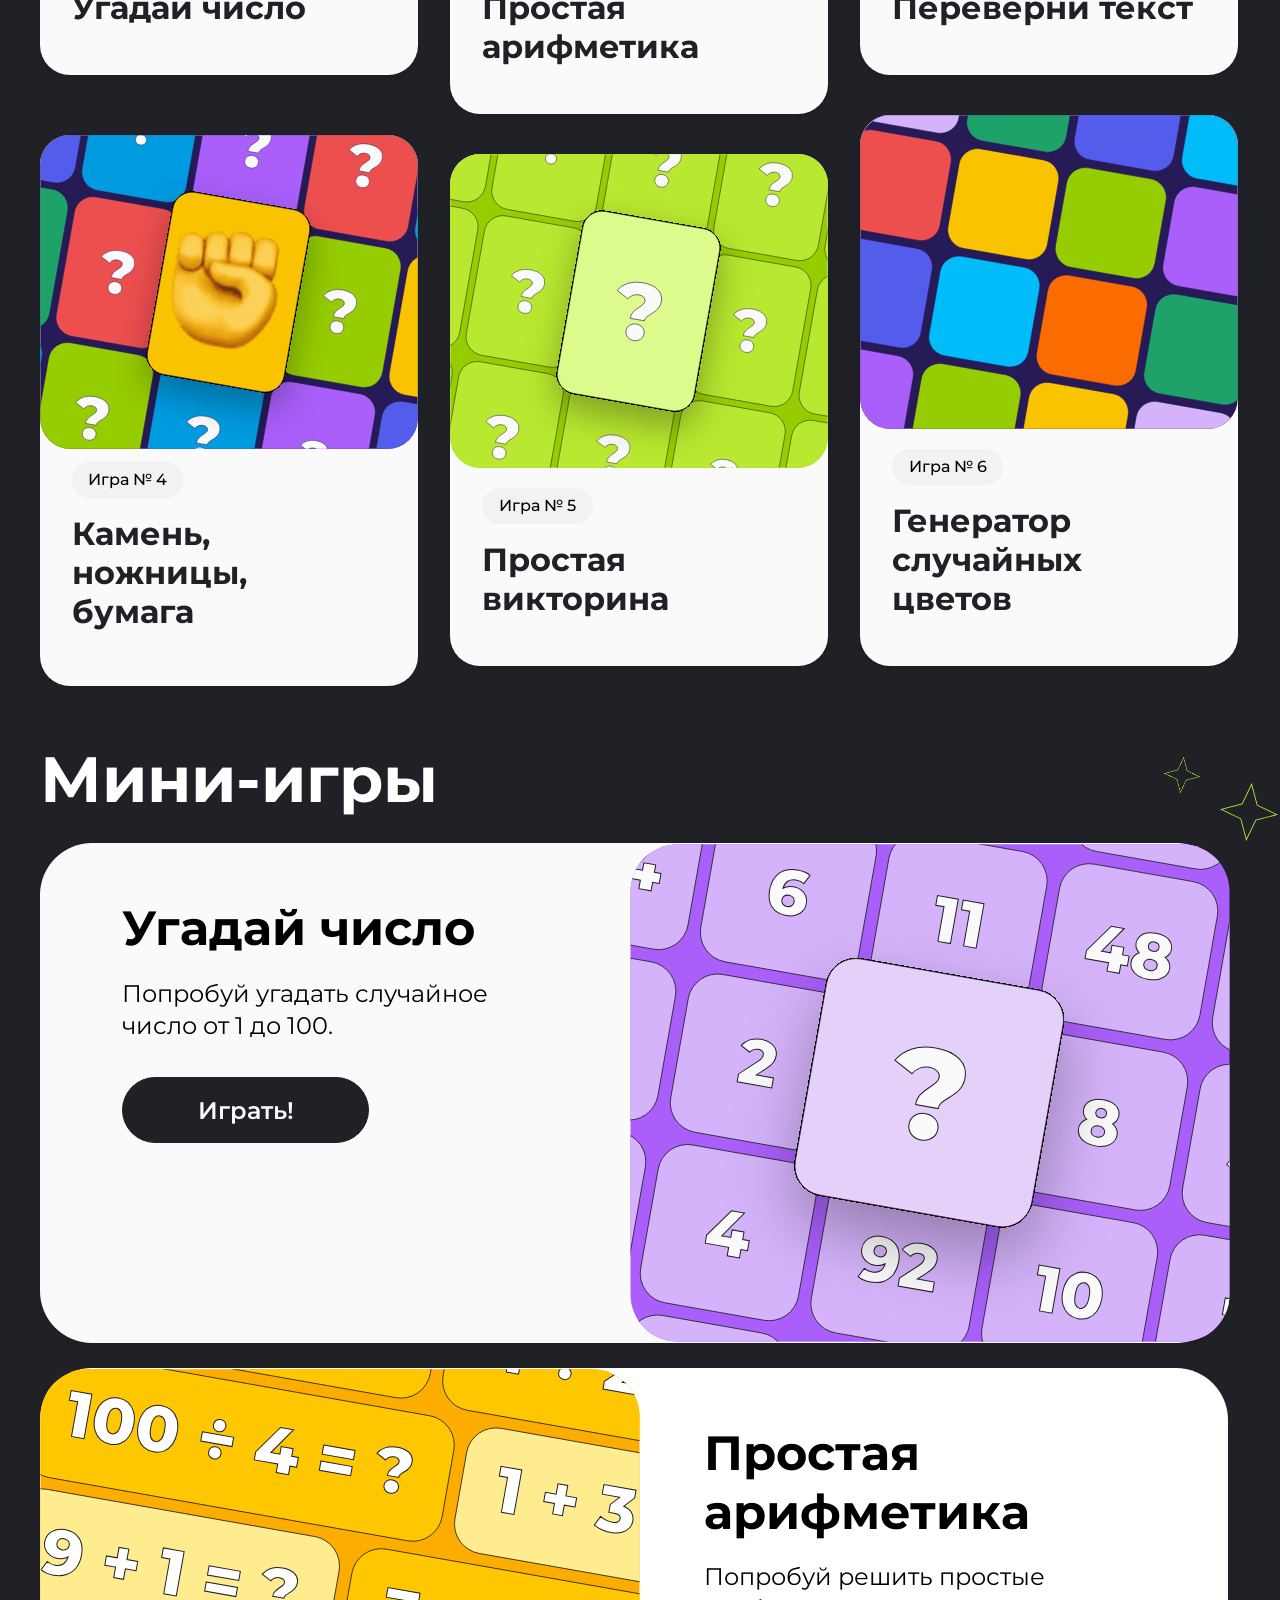
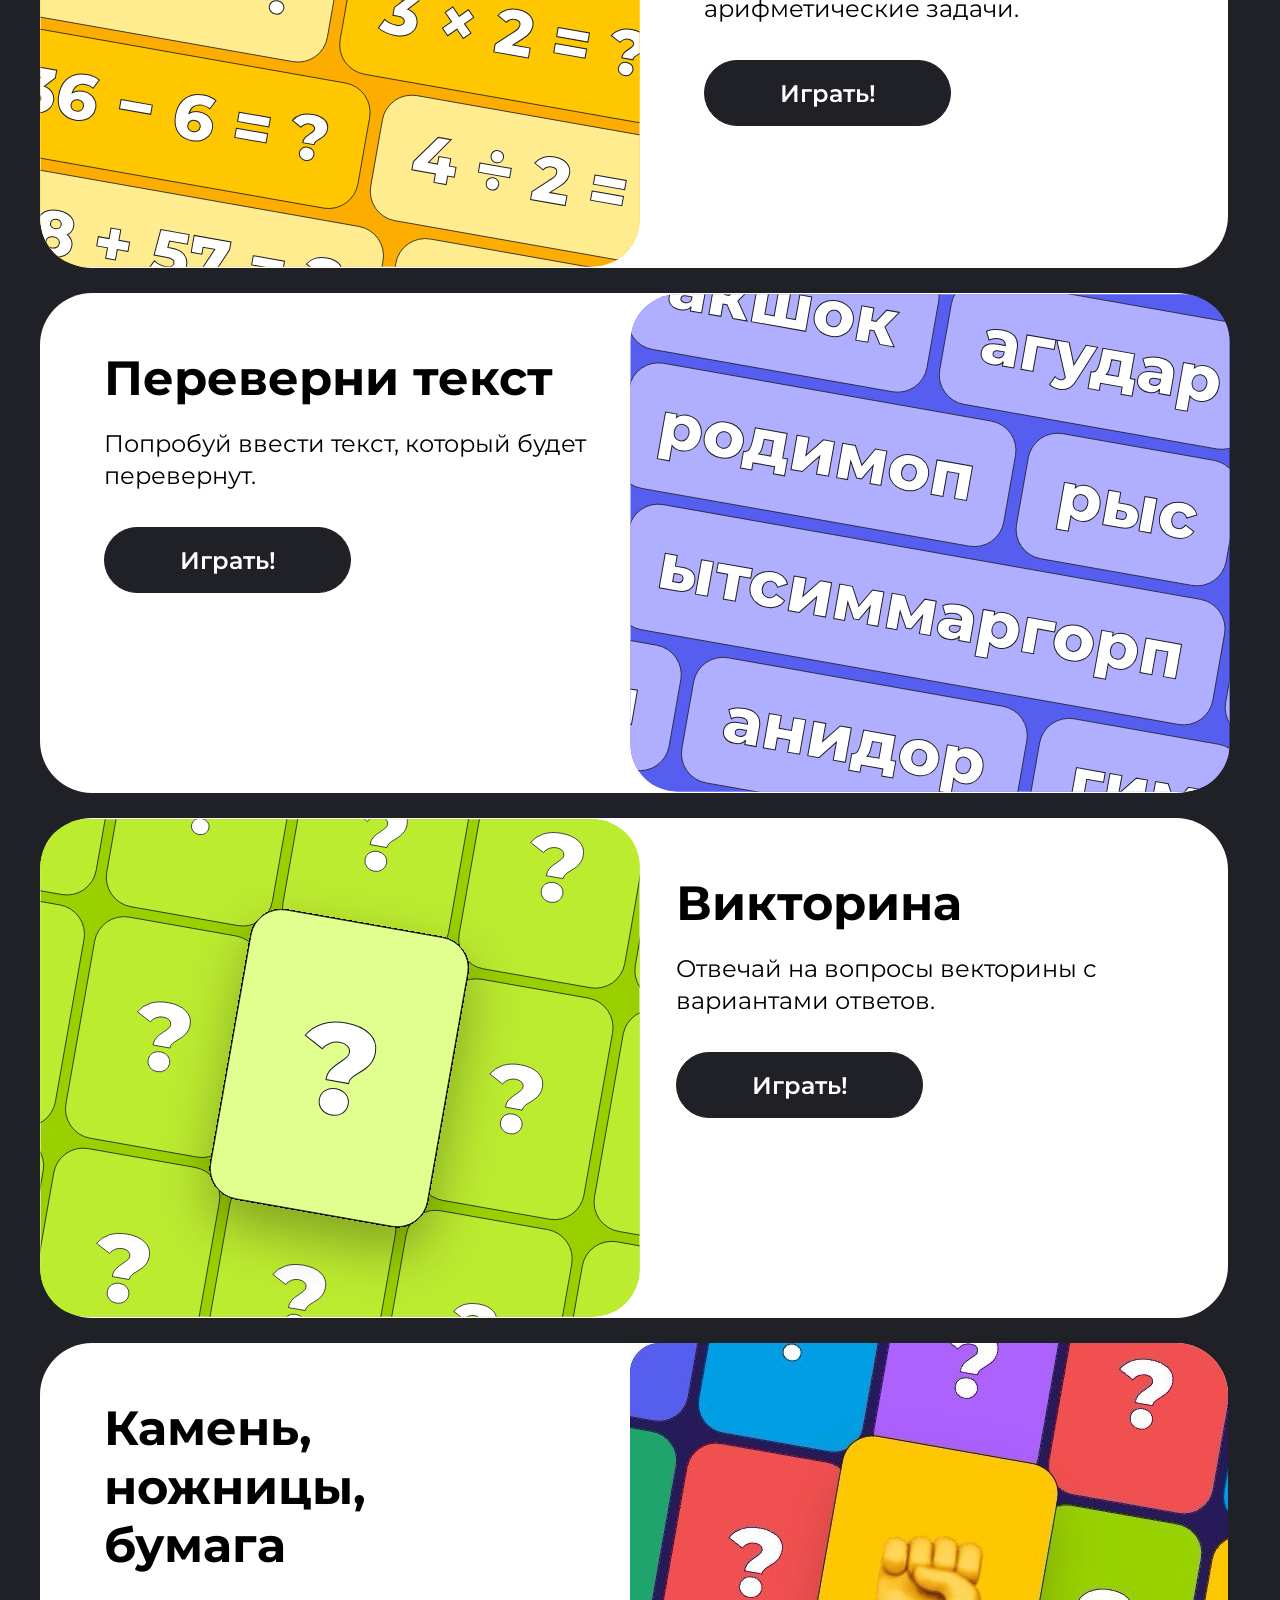
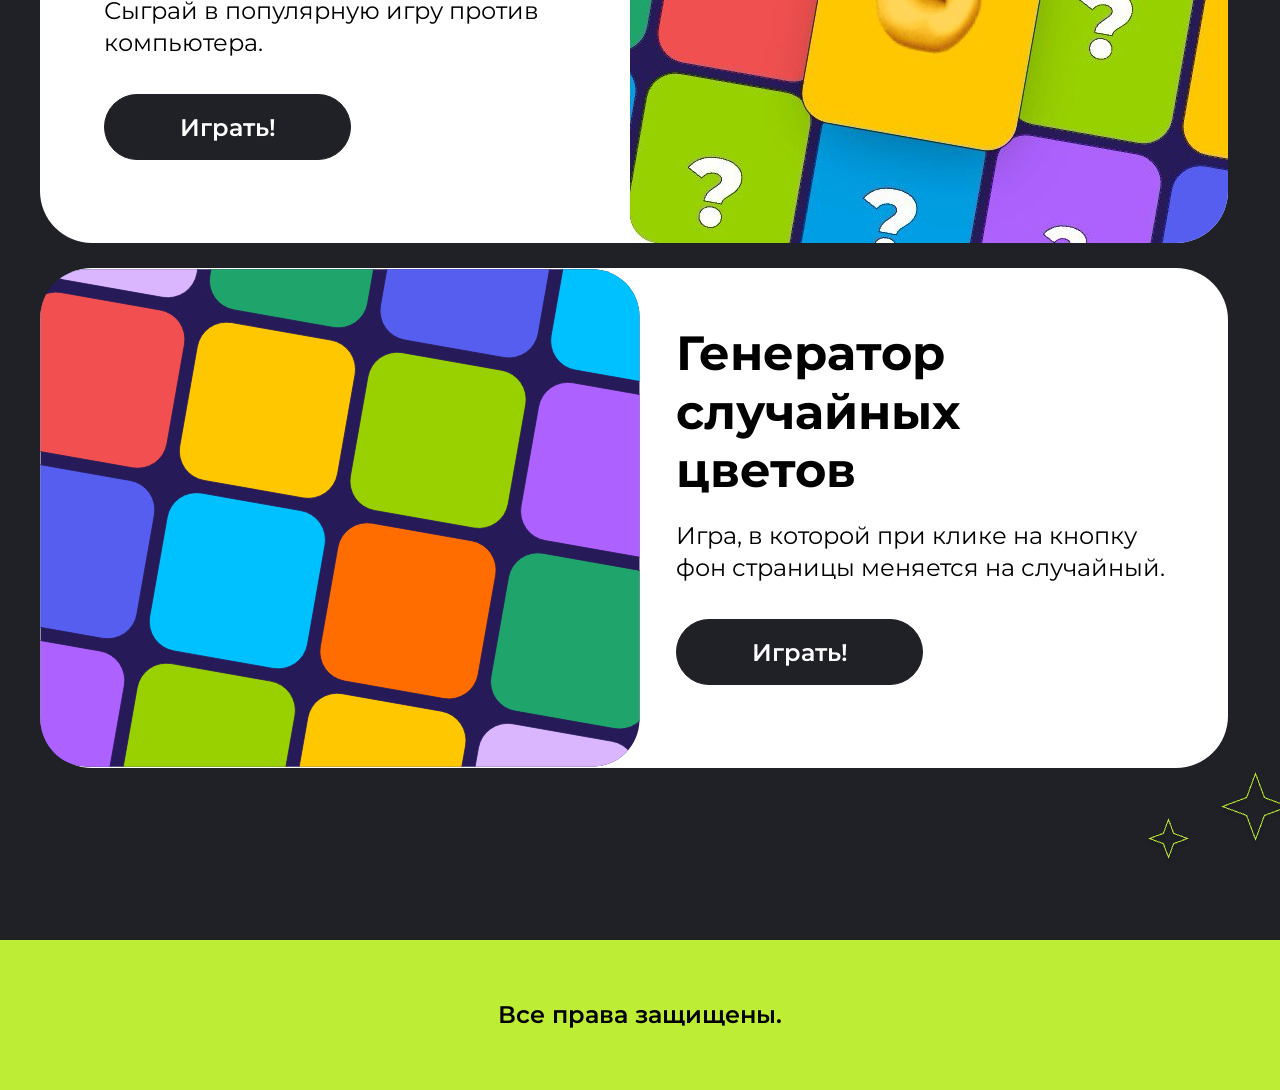
==== commit 51845b27: "hw-k-3" ====
--- a/index.html
+++ b/index.html
@@ -1,192 +1,185 @@
+
 <!DOCTYPE html>
 <html lang="en">
-<head>
-    <meta charset="UTF-8">
-    <meta name="viewport" content="width=device-width, initial-scale=1.0">
-    <title>Git</title>
-    <link href="https://fonts.googleapis.com/css2?family=Montserrat:ital,wght@0,100..900;1,100..900&family=Roboto+Mono:ital,wght@0,100..700;1,100..700&family=Roboto:ital,wght@0,100..900;1,100..900&display=swap" rel="stylesheet">
-    <link rel="stylesheet" href="style.css">
-</head>
-<body>
-    <script> src="tasks.js"</script>
-    <script src="script1.js"></script>
-    <script src="script2.js"></script>
-    <script src="script3.js"></script>
-    <script src="script4.js"></script>
-    <script src="script5.js"></script>
-    <script src="script6.js"></script>
-    <header class="header center">
-        <a class="header-star"><img class="star__upper_left" src="img/star1.svg" alt="star2"></a>
-        <a class="header-star"><img class="star__lower_left" src="img/star2.svg" alt="star2"></a>
-        <h1 class="header__text_big">Добро пожаловать <br/>на мой сайт мини-игр</h1>
-        <p class="header__text_little">Тебе предстоит пройти несколько увлекательных игр. <br/>Если готов, нажимай  <b>«Поехали!»</b>и <b>приступай</b> </p>
-        <a href="#game"> 
-        <button class="header-button" > Поехали! </button>
-        </a>
-        <a class="header-star" ><img class="star__upper_right" src="img/Star3.svg" alt="star2"></a>
-        <a class="header-star" ><img class="star__lower_right" src="img/Star4.svg" alt="star2"></a>
-        
-    </header>
-    <section class="header1-tape" id="scrollContainer">
-        <div   class="header-game" >
-        <a class="header-tape__item">ВИКТОРИНА</a>
-            <img class="header-tape__game" src="img/Star.svg" alt="Иконка звезды">
-        <a class="header-tape__item">УГАДАЙ ЧИСЛО</a>
-            <img class="header-tape__game" src="img/Star.svg" alt="Иконка звезды">
-        <a class="header-tape__item">ПЕРЕВЕРНИ ТЕКСТ</a>
-            <img class="header-tape__game" src="img/Star.svg" alt="Иконка звезды">
-        <a class="header-tape__item">ПРОСТАЯ АРИФМЕТИКА</a>
-            <img class="header-tape__game" src="img/Star.svg" alt="Иконка звезды">
-        <a class="header-tape__item">КАМЕНЬ,НОЖНИЦЫ,БУМАГА</a>
-            <img class="header-tape__game" src="img/Star.svg" alt="Иконка звезды">
-        <a class="header-tape__item">ГЕНЕРАТОР СЛУЧАЙНЫХ ЦВЕТОВ</a>
-            <img class="header-tape__game" src="img/Star.svg" alt="Иконка звезды">
-
+   <head>
+      <meta charset="UTF-8">
+      <meta name="viewport" content="width=device-width, initial-scale=1.0">
+      <title>Git</title>
+      <link href="https://fonts.googleapis.com/css2?family=Montserrat:ital,wght@0,100..900;1,100..900&family=Roboto+Mono:ital,wght@0,100..700;1,100..700&family=Roboto:ital,wght@0,100..900;1,100..900&display=swap" rel="stylesheet">
+      <link rel="stylesheet" href="style.css">
+   </head>
+   <body>
+      <script> src="tasks.js"</script>
+      <script src="script1.js"></script>
+      <script src="script2.js"></script>
+      <script src="script3.js"></script>
+      <script src="script4.js"></script>
+      <script src="script5.js"></script>
+      <script src="script6.js"></script>
+      <header class="header center">
+         <div class="double-star">
+         <a class="header-star"><img class="star__upper_left" src="img/star1.svg" alt="star2"></a>
+         <a class="header-star"><img class="star__lower_left" src="img/star2.svg" alt="star2"></a>
+         </div>
+         <h1 class="header__text_big">Добро пожаловать <br/>на мой сайт мини-игр</h1>
+         <p class="header__text_little">Тебе предстоит пройти несколько увлекательных игр. <br/>Если готов, нажимай  <b>«Поехали!»</b>и <b>приступай</b> </p>
+         <a href="#game"> 
+         <button class="header-button" > Поехали! </button>
+         </a>
+         <a class="header-star" ><img class="star__upper_right" src="img/Star3.svg" alt="star2"></a>
+         <a class="header-star" ><img class="star__lower_right" src="img/Star4.svg" alt="star2"></a>
+      </header>
+      <section class="header1-tape" id="scrollContainer">
+         <div   class="header-game" >
             <a class="header-tape__item">ВИКТОРИНА</a>
             <img class="header-tape__game" src="img/Star.svg" alt="Иконка звезды">
-        <a class="header-tape__item">УГАДАЙ ЧИСЛО</a>
+            <a class="header-tape__item">УГАДАЙ ЧИСЛО</a>
             <img class="header-tape__game" src="img/Star.svg" alt="Иконка звезды">
-        <a class="header-tape__item">ПЕРЕВЕРНИ ТЕКСТ</a>
+            <a class="header-tape__item">ПЕРЕВЕРНИ ТЕКСТ</a>
             <img class="header-tape__game" src="img/Star.svg" alt="Иконка звезды">
-        <a class="header-tape__item">ПРОСТАЯ АРИФМЕТИКА</a>
+            <a class="header-tape__item">ПРОСТАЯ АРИФМЕТИКА</a>
             <img class="header-tape__game" src="img/Star.svg" alt="Иконка звезды">
-        <a class="header-tape__item">КАМЕНЬ,НОЖНИЦЫ,БУМАГА</a>
+            <a class="header-tape__item">КАМЕНЬ,НОЖНИЦЫ,БУМАГА</a>
             <img class="header-tape__game" src="img/Star.svg" alt="Иконка звезды">
-        <a class="header-tape__item">ГЕНЕРАТОР СЛУЧАЙНЫХ ЦВЕТОВ</a>
+            <a class="header-tape__item">ГЕНЕРАТОР СЛУЧАЙНЫХ ЦВЕТОВ</a>
             <img class="header-tape__game" src="img/Star.svg" alt="Иконка звезды">
-
-
-        </div>
-    </section>
-
-        <section class="module__game center" id="game">
-            <div class="module__game_cart">
+            <a class="header-tape__item">ВИКТОРИНА</a>
+            <img class="header-tape__game" src="img/Star.svg" alt="Иконка звезды">
+            <a class="header-tape__item">УГАДАЙ ЧИСЛО</a>
+            <img class="header-tape__game" src="img/Star.svg" alt="Иконка звезды">
+            <a class="header-tape__item">ПЕРЕВЕРНИ ТЕКСТ</a>
+            <img class="header-tape__game" src="img/Star.svg" alt="Иконка звезды">
+            <a class="header-tape__item">ПРОСТАЯ АРИФМЕТИКА</a>
+            <img class="header-tape__game" src="img/Star.svg" alt="Иконка звезды">
+            <a class="header-tape__item">КАМЕНЬ,НОЖНИЦЫ,БУМАГА</a>
+            <img class="header-tape__game" src="img/Star.svg" alt="Иконка звезды">
+            <a class="header-tape__item">ГЕНЕРАТОР СЛУЧАЙНЫХ ЦВЕТОВ</a>
+            <img class="header-tape__game" src="img/Star.svg" alt="Иконка звезды">
+         </div>
+      </section>
+      <section class="module__game center" id="game">
+         <div class="module__game_cart">
             <h2 class="module__game_title" >Об игре</h2>
             <p class="modile__description_game" >В моей коллекции представлено 6 игр на разные темы.<br/> Игры несложные — в них может поиграть каждый.<br/>
-                Все игры доступны для пользования.</p>
+               Все игры доступны для пользования.
+            </p>
+         </div>
+         <img class="module__star_lower" src="img/Star11.svg" alt="star2">
+         <img class="module__star_upper" src="img/Star10.svg" alt="star2">
+         <img class="module__star_big" src="img/Star12.svg" alt="star2">
+         <div class="cart" >
+            <div class="cart__left">
+               <a href="#igra1" class="scrol" >
+                  <article class="cart__left_upper">
+                     <img class="cart-img4"  src="img/k1.svg" class=" cart__drawing" alt="star2" >
+                     <p class="cart__number">Игра № 1</p>
+                     <h3 class="cart__name">Угадай число</h3>
+                  </article>
+               </a>
+               <a href="#igra4" class="scrol">
+                  <article class="cart__left_lower">
+                     <img class="cart-img4"  src="img/k4.svg"   class="cart__drawing"  alt="star2"  > 
+                     <img class="cart-img4-1"  src="img/f.png"  alt="kul" >  
+                     <p class="cart__numbera">Игра № 4</p>
+                     <h3 class="cart__name">Камень,<br/>ножницы,<br/>бумага</h3>
+                  </article>
+               </a>
             </div>
-            <img class="module__star_lower" src="img/Star11.svg" alt="star2">
-            <img class="module__star_upper" src="img/Star10.svg" alt="star2">
-            <img class="module__star_big" src="img/Star12.svg" alt="star2">
-        <div class="cart" >
-                <div class="cart__left">
-                    <a href="#igra1" >
-                    <article class="cart__left_upper">
-                         <img class="cart-img4"  src="img/k1.svg" class=" cart__drawing" alt="star2" >
-                        <p class="cart__number">Игра № 1</p>
-                        <h3 class="cart__name">Угадай число</h3>
-                    </article>
-                    </a>
-                    <a href="#igra4">
-                        <article class="cart__left_lower">
-                            <img class="cart-img4"  src="img/k4.svg"   class="cart__drawing"  alt="star2"  > 
-                            <img class="cart-img4-1"  src="img/f.png"  alt="kul" >  
-                        <p class="cart__numbera">Игра № 4</p>
-                        <h3 class="cart__name">Камень,<br/>ножницы,<br/>бумага</h3>
-                        </article> 
-                    </a>
-                    </div>
-                    
-                
-                    <div class="cart__center">
-                     <a href="#igra2">
-                    <article class="cart__center_upper">
-                        <img class="cart-img2" src="img/k2.svg"class="cart__drawing" alt="star2">
-                        <p class="cart__number">Игра № 2</p>
-                        <h3 class="cart__name">Простая арифметика</h3> 
-                    </article>
-                        </a>
-                        <a href="#igra5">
-                        <article class="cart__center_lower">
-                         <img class="cart-img5" src="img/k5.svg" class="cart__drawing" alt="star2">
-                        <p class="cart__number">Игра № 5</p>
-                        <h3 class="cart__name">Простая <br/>викторина</h3>
-                        </article>
-                        </a>
-                </div>
-                    <div class="cart__right">
-                        <a href="#igra3">
-                    <article class="cart__right_upper">
-                        <img class="cart-img3" src="img/k3.svg"  src="img/k3.svg" alt="star2" >
-                        <p class="cart__number">Игра № 3</p>
-                        <h3 class="cart__name">Переверни текст</h3>
-                    </article>
-                        </a>
-                        <a href="#igra6">
-                        <article class="cart__right_lower">
-                         <img class="cart-img6" src="img/k6.svg"  class="cart__drawing" alt="star2">
-                        <p class="cart__number">Игра № 6</p>
-                        <h3 class="cart__name">Генератор <br/> случайных<br/> цветов</h3>
-                        </article>
-                        </a>
-                    </div>
-                  </div>
-        </section>
-                 <section class="product center"id="game-6" >
-                    <h3 class="product__title">Мини-игры</h3>
-                    <img class="product__star_big" src="img/star21.svg" alt="star2">
-                    <img class="product__star_little" src="img/Starb2.png" alt="star2">
-                    <div class="product__game">
-                     <article class="product-game product-game_number" id="igra1">
-                        <a class="product-game__picture" href="#"><img class="game-img1" src="img/k1.svg" alt="star2"></a>
-                        <div class="product-game__field">
-                        <h4 class="product-game__title"><b>Угадай число</b></h4>
-                        <p class="product-game__description">Попробуй угадать случайное число от 1 до 100.</p>
-                        <button onclick="startGame();" class="button-play">Играть!</button>
-                    </div>
-                     </article>
-                     <article class="product-game_arithmetic" id="igra2">
-                        <a class="product__game_picture" href="#"><img class="game-img2" src="img/k2.svg" alt="star2"></a>
-                        <div class="product-game__arithmetic">
-                        <h4 class="product-game__title"><b>Простая арифметика</b></h4>
-                        <p  class="product-game__description">Попробуй решить простые арифметические задачи.</p>
-                        <button onclick="playGame1();" class="button-play">Играть!</button>
-                    </div>
-                     </article>
-                     <article class="product-game_text" id="igra3">
-                        <a class="product-game__picture" href="#"><img class="game-img1" src="img/k3.svg" alt="star2"></a>
-                        <div class="product-game__text">
-                        <h4 class="product-game__title"><b>Переверни текст</b></h4>
-                        <p class="product-game__description">Попробуй ввести текст, который будет перевернут.</p>
-                         <button onclick="playReverseGame();" class="button-play">Играть!</button>
-                    </div>
-                     </article>
-            
-                     <article class="product-game_vectoring" id="igra5">
-                        <a class="product-game__picture" href="#"><img class="game-img2" src="img/k5.svg" alt="star2"></a>
-                        <div class="product-game__vectorihg">
-                        <h4 class="product-game__title"><b>Викторина</b></h4>
-                        <p class="product-game__description">Отвечай на вопросы векторины с вариантами ответов.</p>
-                        <button onclick="startQuiz();"  class="button-play">Играть!</button>
-                    </div>
-                     </article>
-            
-                     <article class="product-game_stone" id="igra4">
-                        <a class="product-game__picture" href="#"><img class="game-img1" src="img/k5.jpg" alt="star2"></a>
-                        <div class="product-game__stone">
-                        <h4 class="product-game__title"><b>Камень,<br>ножницы,<br> бумага</b></h4>
-                        <p class="product-game__description">Сыграй в популярную игру против компьютера.</p>
-                        <button onclick="playGame();"  class="button-play">Играть!</button>
-                    </div>
-                     </article>
-            
-                     <article class="product-game_generator" id="igra6">
-                        <a class="product__game_picture" href="#">
-                            <img class="game-img2" src="img/k6.svg" alt="star2">
-                        </a>
-                        <div class="product-game__generator">
-                            <h4 class="product-game__title"><b>Генератор<br> случайных<br> цветов</b></h4>
-                            <p class="product-game__description">Игра, в которой при клике на кнопку фон страницы меняется на случайный.</p>
-                            <button onclick="changeBackground();"  class="button-play">Играть!</button>
-                        </div>
-                    </article>
-                  
-                    <img class="product__button_little" src="img/Starb3.png" alt="star2">
-                    <img class="product__button_big" src="img/Starb4.png" alt="star2">
-                 </section>
-                     <footer class="footer">
-                        <p class="footer__description">Все права защищены.</p>
-                     </footer>  
-    
-    </body>
-    </html>+            <div class="cart__center" >
+               <a href="#igra2">
+                  <article class="cart__center_upper">
+                     <img class="cart-img2" src="img/k2.svg"class="cart__drawing" alt="star2">
+                     <p class="cart__number">Игра № 2</p>
+                     <h3 class="cart__name">Простая арифметика</h3>
+                  </article>
+               </a>
+               <a href="#igra5">
+                  <article class="cart__center_lower">
+                     <img class="cart-img5" src="img/k5.svg" class="cart__drawing" alt="star2">
+                     <p class="cart__number">Игра № 5</p>
+                     <h3 class="cart__name">Простая <br/>викторина</h3>
+                  </article>
+               </a>
+            </div>
+            <div class="cart__right">
+               <a href="#igra3">
+                  <article class="cart__right_upper">
+                     <img class="cart-img3" src="img/k3.svg"  src="img/k3.svg" alt="star2" >
+                     <p class="cart__number">Игра № 3</p>
+                     <h3 class="cart__name">Переверни текст</h3>
+                  </article>
+               </a>
+               <a href="#igra6">
+                  <article class="cart__right_lower">
+                     <img class="cart-img6" src="img/k6.svg"  class="cart__drawing" alt="star2">
+                     <p class="cart__number">Игра № 6</p>
+                     <h3 class="cart__name">Генератор <br/> случайных<br/> цветов</h3>
+                  </article>
+               </a>
+            </div>
+         </div>
+      </section>
+      <section class="product center"id="game-6" >
+         <h3 class="product__title">Мини-игры</h3>
+         <img class="product__star_big" src="img/star21.svg" alt="star2">
+         <img class="product__star_little" src="img/Starb2.png" alt="star2">
+         <div class="product__game">
+         <article class="product-game product-game_number" id="igra1">
+            <a class="product-game__picture" href="#"><img class="game-img1" src="img/k1.svg" alt="star2"></a>
+            <div class="product-game__field">
+               <h4 class="product-game__title"><b>Угадай число</b></h4>
+               <p class="product-game__description">Попробуй угадать случайное число от 1 до 100.</p>
+               <button onclick="startGame1();" class="button-play">Играть!</button>
+            </div>
+         </article>
+         <article class="product-game_arithmetic" id="igra2">
+            <a class="product__game_picture" href="#"><img class="game-img2" src="img/k2.svg" alt="star2"></a>
+            <div class="product-game__arithmetic">
+               <h4 class="product-game__title"><b>Простая арифметика</b></h4>
+               <p  class="product-game__description">Попробуй решить простые арифметические задачи.</p>
+               <button onclick="playGame1();" class="button-play">Играть!</button>
+            </div>
+         </article>
+         <article class="product-game_text" id="igra3">
+            <a class="product-game__picture" href="#"><img class="game-img1" src="img/k3.svg" alt="star2"></a>
+            <div class="product-game__text">
+               <h4 class="product-game__title"><b>Переверни текст</b></h4>
+               <p class="product-game__description">Попробуй ввести текст, который будет перевернут.</p>
+               <button onclick="playReverseGame();" class="button-play">Играть!</button>
+            </div>
+         </article>
+         <article class="product-game_vectoring" id="igra5">
+            <a class="product-game__picture" href="#"><img class="game-img2" src="img/k5.svg" alt="star2"></a>
+            <div class="product-game__vectorihg">
+               <h4 class="product-game__title"><b>Викторина</b></h4>
+               <p class="product-game__description">Отвечай на вопросы векторины с вариантами ответов.</p>
+               <button onclick="startQuiz();"  class="button-play">Играть!</button>
+            </div>
+         </article>
+         <article class="product-game_stone" id="igra4">
+            <a class="product-game__picture" href="#"><img class="game-img1" src="img/k5.jpg" alt="star2"></a>
+            <div class="product-game__stone">
+               <h4 class="product-game__title"><b>Камень,<br>ножницы,<br> бумага</b></h4>
+               <p class="product-game__description">Сыграй в популярную игру против компьютера.</p>
+               <button onclick="playGame();"  class="button-play">Играть!</button>
+            </div>
+         </article>
+         <article class="product-game_generator" id="igra6">
+            <a class="product__game_picture" href="#">
+            <img class="game-img2" src="img/k6.svg" alt="star2">
+            </a>
+            <div class="product-game__generator">
+               <h4 class="product-game__title"><b>Генератор<br> случайных<br> цветов</b></h4>
+               <p class="product-game__description">Игра, в которой при клике на кнопку фон страницы меняется на случайный.</p>
+               <button onclick="changeBackground();"  class="button-play">Играть!</button>
+            </div>
+         </article>
+         </div>
+         <img class="product__button_little" src="img/Starb3.png" alt="star2">
+         <img class="product__button_big" src="img/Starb4.png" alt="star2">
+      </section>
+      <footer class="footer">
+         <p class="footer__description">Все права защищены.</p>
+      </footer>
+   </body>
+</html>
--- a/style.css
+++ b/style.css
@@ -139,7 +139,7 @@
   height: 473px;
   transform: scale(1);
   transition: ls;
-  margin-top: 10px;
+  margin-top: 30px;
 }
 
 .cart__center_upper {
@@ -604,7 +604,7 @@
 }
 
 .header-game {
-  animation: scroll 10s linear infinite;
+  animation: scroll 41s linear infinite;
 }
 
 .header-tape {
@@ -612,6 +612,58 @@
   position: relative;
 }
 
+.scrol {
+  scroll-behavior: smooth;
+}
+
+.header-button {
+  transition: background-color 0.2s ease, transform 0.2s ease, box-shadow 0.2s ease;
+}
+
+.header-button:hover {
+  background-color: #fff;
+  transform: translateY(-1px);
+  box-shadow: 0 4px 8px rgba(0, 0, 0, 0.2);
+}
+
+.button-play {
+  transition: background-color 0.2s ease, transform 0.2s ease, box-shadow 0.2s ease;
+}
+
+.button-play:hover {
+  background-color: #fff;
+  transform: translateY(-1px);
+  box-shadow: 0 4px 8px rgba(0, 0, 0, 0.2);
+}
+
+/* Базовые стили для всех карточек */
+.cart__left_upper, .cart__left_lower,
+.cart__center_upper, .cart__center_lower,
+.cart__right_upper, .cart__right_lower,
+.product-game {
+  transition: all 0.4s cubic-bezier(0.25, 0.46, 0.45, 0.94);
+  transform: translateY(0) scale(1);
+  box-shadow: 0 2px 5px rgba(0, 0, 0, 0.1);
+  opacity: 0.98;
+}
+
+/* Эффект при наведении на карточки в верхней сетке */
+.cart__left_upper:hover, .cart__left_lower:hover,
+.cart__center_upper:hover, .cart__center_lower:hover,
+.cart__right_upper:hover, .cart__right_lower:hover {
+  transform: translateY(-8px) scale(1.03);
+  box-shadow: 0 12px 24px rgba(0, 0, 0, 0.15);
+  opacity: 1;
+}
+
+@keyframes scroll {
+  0% {
+    transform: translate(0);
+  }
+  0% {
+    transform: translate(-100%);
+  }
+}
 @media (max-width: 1024px) {
   .center {
     padding-left: calc(50% - 393px);
@@ -630,6 +682,60 @@
     background-color: rgb(225, 255, 143);
     background-repeat: no-repeat;
     background-position: calc(90% + 150px) calc(2% - 110px);
+  }
+  .header__text_big {
+    color: rgb(32, 32, 39);
+    font-family: Montserrat;
+    font-size: 60px;
+    line-height: 49px;
+    text-align: center;
+  }
+  .header-button {
+    display: table;
+    background: rgb(0, 0, 0);
+    text-align: center;
+    border: 1px solid #fff;
+    box-sizing: border-box;
+    border-radius: 60px;
+    margin-top: 18px;
+    height: 66px;
+    width: 247px;
+    font-size: 16px;
+    font-weight: 400;
+    line-height: 50px;
+    margin-left: 270px;
+    font-size: 24px;
+    margin-top: 48px;
+  }
+  .header-button:hover {
+    position: static;
+    background: rgb(248, 245, 245);
+    text-align: center;
+    border: 1px solid #080808;
+    box-sizing: border-box;
+    border-radius: 60px;
+    margin-top: 18px;
+    height: 66px;
+    width: 247px;
+    font-size: 16px;
+    font-weight: 400;
+    line-height: 50px;
+    margin-left: 270px;
+    font-size: 24px;
+    margin-top: 48px;
+  }
+  .header__text_little {
+    color: rgb(32, 32, 39);
+    font-family: Montserrat;
+    font-weight: 400;
+    text-align: center;
+    font-size: 32px;
+  }
+  .multi-button:hover {
+    background: white;
+    text-align: center;
+    border: 1px solid #202027;
+    color: black;
   }
   .text1 {
     color: rgb(32, 32, 39);
@@ -707,6 +813,168 @@
   }
   .star-rigel {
     display: none;
+  }
+  .star__lower_left {
+    position: absolute;
+    width: 57px;
+    height: 57px;
+    right: 620px;
+    margin-left: 0px;
+    margin-right: 100px;
+  }
+  .star__upper_left {
+    position: absolute;
+    width: 35px;
+    height: 35px;
+    right: 650px;
+  }
+  .module__game {
+    display: none;
+  }
+  .product-game__field {
+    margin-left: 40px;
+    margin-top: 29px;
+    width: 284px;
+    height: 182px;
+  }
+  .product-game__picture {
+    margin-left: -1px;
+    width: 343px;
+    height: 283px;
+  }
+  .game-img2 {
+    margin-left: -1px;
+    width: 343px;
+    height: 283px;
+  }
+  .product-game__arithmetic {
+    margin-left: 40px;
+    margin-top: 29px;
+    width: 284px;
+    height: 182px;
+  }
+  .product-game__text {
+    margin-left: 40px;
+    margin-top: 29px;
+    width: 284px;
+    height: 182px;
+  }
+  .product-game__vectorihg {
+    margin-left: 40px;
+    margin-top: 29px;
+    width: 284px;
+    height: 182px;
+  }
+  .product-game__stone {
+    margin-left: 40px;
+    margin-top: 29px;
+    width: 284px;
+    height: 182px;
+  }
+  .product-game__generator {
+    margin-left: 40px;
+    margin-top: 29px;
+    width: 284px;
+    height: 182px;
+  }
+  .product-game__title {
+    color: rgb(32, 32, 39);
+    font-family: Montserrat;
+    font-size: 32px;
+    font-weight: 700;
+    line-height: 39px;
+    letter-spacing: 0px;
+    text-align: left;
+    margin-bottom: 10px;
+    width: 284px;
+  }
+  .product-game__description {
+    color: rgb(0, 0, 0);
+    font-family: Montserrat;
+    font-size: 16px;
+    font-weight: 400;
+    line-height: 20px;
+    letter-spacing: 0px;
+    text-align: left;
+    width: 275px;
+  }
+  .game-img2 {
+    margin-left: -1px;
+    width: 343px;
+    height: 283px;
+  }
+  .product-game_number {
+    background-color: #fff;
+    width: 343px;
+    border-radius: 28px;
+    height: 527px;
+  }
+  .product-game_arithmetic {
+    background-color: #fff;
+    width: 343px;
+    border-radius: 28px;
+    height: 561px;
+  }
+  .game-img1 {
+    margin-left: -1px;
+    width: 343px;
+    height: 283px;
+  }
+  .product-game_text {
+    background-color: #fff;
+    width: 343px;
+    border-radius: 28px;
+    height: 566px;
+  }
+  .product-game_vectoring {
+    background-color: #fff;
+    width: 343px;
+    border-radius: 28px;
+    height: 528px;
+  }
+  .product-game_stone {
+    background-color: #fff;
+    width: 343px;
+    border-radius: 28px;
+    height: 606px;
+  }
+  .product-game_generator {
+    background-color: #fff;
+    width: 343px;
+    border-radius: 28px;
+    height: 626px;
+  }
+  .product__button_big {
+    display: none;
+  }
+  .product__star_big {
+    display: none;
+  }
+  .product__star_little {
+    display: none;
+  }
+  .product__button_little {
+    display: none;
+  }
+  .star__upper_right {
+    position: absolute;
+    width: 48px;
+    right: 100px;
+  }
+  .star__lower_right {
+    position: absolute;
+    width: 89px;
+    height: 71px;
+    right: 50px;
+  }
+  .header {
+    background-image: url(img/Vector1.svg);
+    background-color: rgb(225, 255, 143);
+    background-repeat: no-repeat;
+    background-position: calc(95% + 120px) calc(2% - 110px);
+  }
+  .product {
+    height: 3740px;
   }
 }
 @media (max-width: 756px) {
@@ -753,6 +1021,11 @@
     display: inline-block;
     color: #0f0f0f;
   }
+  .star__lower_left {
+    position: absolute;
+    display: flex;
+    margin-top: 94px;
+  }
   .header {
     background-image: url(img/Vector1.svg);
     background-color: rgb(225, 255, 143);
@@ -985,12 +1258,4 @@
     height: 20px;
     left: 93px;
   }
-}
-@keyframes scroll {
-  0% {
-    transform: translate(100);
-  }
-  0% {
-    transform: translate(-50%);
-  }
 }/*# sourceMappingURL=style.css.map */
